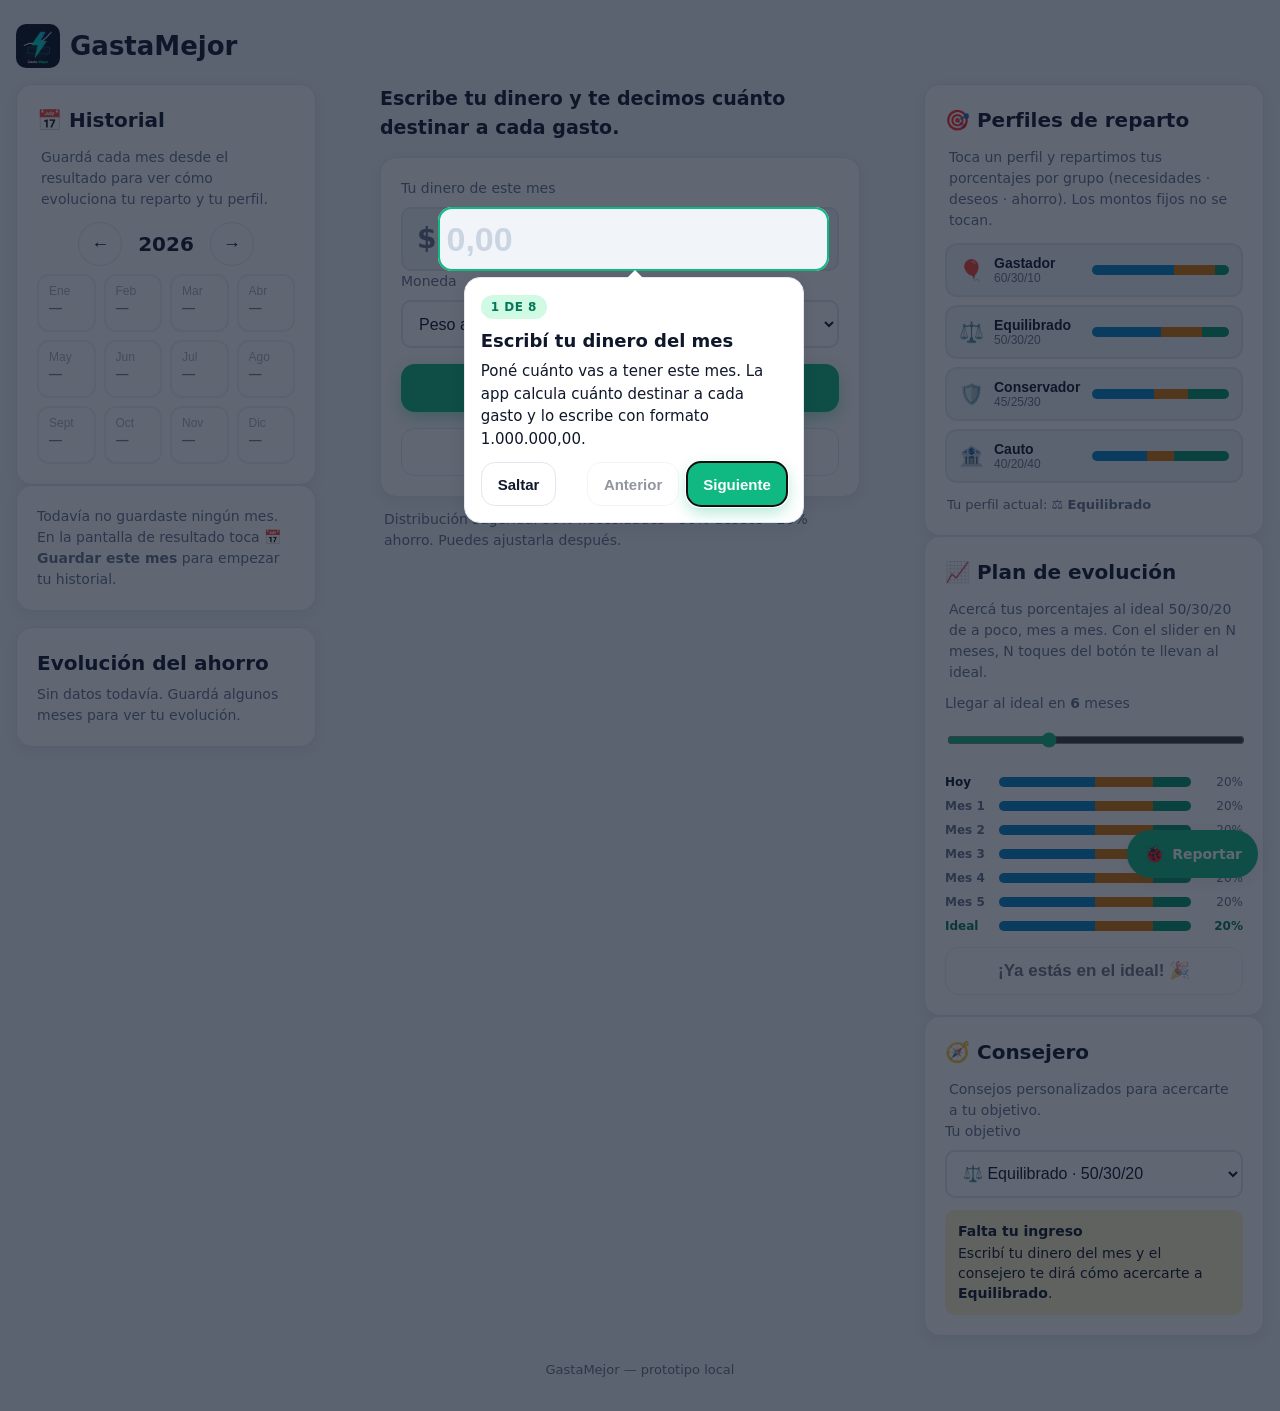
==== frontend/index.html @ 363c8162 "Estructura portfolio: agrega frontend/ y README principal" ====
<!DOCTYPE html>
<html lang="es">
<head>
  <meta charset="UTF-8">
  <meta name="viewport" content="width=device-width, initial-scale=1, viewport-fit=cover">
  <meta name="theme-color" content="#ffffff">
  <title>GastaMejor — Distribuye tu dinero</title>
  <link rel="stylesheet" href="styles.css">
</head>
<body>
  <div class="contenedor">

    <header class="encabezado">
      <button id="btn-atras" class="btn-atras" aria-label="Volver" hidden>←</button>
      <h1 class="logo"><img src="logo.png" alt="Logo de GastaMejor" class="logo-imagen">GastaMejor</h1>
    </header>

    <main>
      <div class="tablero" id="tablero" data-tab="reparto">

        <!-- Zona izquierda: Historial siempre visible -->
        <aside class="zona zona-historial" aria-label="Historial financiero">
          <div class="tarjeta">
            <h2 class="titulo-seccion">📅 Historial</h2>
            <p class="nota">Guardá cada mes desde el resultado para ver cómo evoluciona tu reparto y tu perfil.</p>
            <div class="hist-calendario-cabecera">
              <button id="hist-anio-prev" class="btn-fat" type="button" aria-label="Año anterior">←</button>
              <span id="hist-anio" class="hist-anio">—</span>
              <button id="hist-anio-next" class="btn-fat" type="button" aria-label="Año siguiente">→</button>
            </div>
            <div id="hist-calendario" class="hist-calendario" aria-label="Calendario de meses"></div>
          </div>
          <div id="hist-detalle" class="hist-detalle"></div>
          <div class="tarjeta">
            <h3 class="titulo-seccion">Evolución del ahorro</h3>
            <div id="hist-evolucion"></div>
          </div>
        </aside>

        <!-- Zona central: reparto -->
        <div class="zona zona-reparto">

          <!-- Pantalla 1: monto -->
          <section data-pantalla="ingreso" class="pantalla">
            <p class="sub-lema">Escribe tu dinero y te decimos cuánto destinar a cada gasto.</p>

            <div class="tarjeta">
              <label class="etiqueta" for="monto">Tu dinero de este mes</label>
              <div class="campo-monto">
                <span id="simbolo-monto" class="simbolo" aria-hidden="true">$</span>
                <input id="monto" class="input-monto" type="text" inputmode="decimal" placeholder="0,00" autocomplete="off">
              </div>
              <p id="error-monto" class="error" hidden>Escribe un monto mayor a cero.</p>
              <label class="etiqueta" for="moneda">Moneda</label>
              <select id="moneda" class="select" aria-label="Moneda"></select>
              <button id="btn-distribuir" class="btn-primario">Distribuir mi dinero</button>
              <div class="accesos">
                <button id="btn-datos" class="btn-secundario">⚙️ Tus datos</button>
              </div>
            </div>

            <p class="nota">Distribución sugerida: 50% necesidades · 30% deseos · 20% ahorro. Puedes ajustarla después.</p>
          </section>

          <!-- Pantalla 2: resultado -->
          <section data-pantalla="resultado" class="pantalla" hidden>
            <div class="resultado-contenido">
              <div class="tarjeta tarjeta-resumen">
                <div class="resumen-fila">
                  <span class="resumen-etiqueta">Ingreso</span>
                  <span id="resumen-ingreso" class="resumen-monto">—</span>
                </div>
                <div class="resumen-fila">
                  <span class="resumen-etiqueta">Total repartido</span>
                  <span id="resumen-repartido" class="resumen-monto">—</span>
                </div>
                <div id="aviso-suma" class="aviso" role="status"></div>
                <div id="nota-cotizacion" class="nota-cotizacion" hidden></div>
              </div>

              <div id="grafico" class="grafico" role="img" aria-label="Gráfico de torta del reparto"></div>

              <div id="resultado-lista" aria-label="Reparto por categorías"></div>

              <div class="acciones">
                <button id="btn-ajustar" class="btn-secundario">Ajustar porcentajes</button>
                <button id="btn-nuevo" class="btn-secundario">Nueva distribución</button>
                <button id="btn-guardar-mes" class="btn-secundario">📅 Guardar este mes</button>
              </div>
            </div>
          </section>

          <!-- Pantalla 3: ajustar -->
          <section data-pantalla="ajustar" class="pantalla" hidden>
            <div class="tarjeta">
              <h2 class="titulo-seccion">Ajusta tus categorías</h2>
              <p class="nota">Los gastos fijos ($) se reservan primero. Lo que queda se reparte entre los porcentajes, estirándose para usar todo tu ingreso. En <strong>Ahorro</strong> podés cargar un monto fijo en <strong>US$</strong> y se convierte al dólar del día.</p>
              <div id="cotizacion" class="cotizacion">
                <div class="cotizacion-fila">
                  <span class="cotizacion-etiqueta">Dólar</span>
                  <select id="dolar-tipo" class="select select-chico" aria-label="Tipo de dólar"></select>
                  <span id="cotizacion-valor" class="cotizacion-valor">—</span>
                  <button id="btn-refrescar" class="btn-refrescar" type="button" aria-label="Actualizar cotización" title="Actualizar cotización">↻</button>
                </div>
                <div id="cotizacion-estado" class="cotizacion-estado" role="status"></div>
                <details class="cotizacion-manual">
                  <summary>Editar a mano / sin conexión</summary>
                  <div class="cotizacion-manual-fila">
                    <input id="cotizacion-input" class="cotizacion-input" type="text" inputmode="decimal" placeholder="0,00" aria-label="Cotización del dólar a mano">
                    <button id="btn-cotizacion-manual" class="btn-secundario btn-chico" type="button">Usar este valor</button>
                  </div>
                </details>
              </div>
              <div id="ajustar-lista"></div>
              <div class="suma">
                <div class="suma-linea">
                  <span>Asignado del ingreso</span>
                  <strong id="suma-valor" class="suma-valor">—</strong>
                </div>
                <div id="suma-restante" class="suma-restante">Queda por asignar: —</div>
                <div id="suma-detalle" class="suma-detalle"></div>
              </div>
              <button id="btn-agregar" class="btn-secundario btn-ancho">+ Agregar categoría en blanco</button>
              <button id="btn-catalogo" class="btn-secundario btn-ancho">📖 Agregar del catálogo</button>
            </div>
            <div class="acciones">
              <button id="btn-guardar" class="btn-primario btn-ancho">Guardar y volver</button>
            </div>
          </section>

          <!-- Pantalla 4: datos -->
          <section data-pantalla="datos" class="pantalla" hidden>
            <div class="tarjeta">
              <h2 class="titulo-seccion">Tus datos</h2>
              <p class="nota">Se guardan en este dispositivo. Llévalos a otro celular o PC descargando la imagen con tu reparto o compartiendo el enlace.</p>
              <div class="acciones-columna">
                <button id="btn-exportar" class="btn-secundario">📸 Descargar imagen (PNG)</button>
                <button id="btn-enlace" class="btn-secundario">🔗 Enlace para otro dispositivo</button>
                <button id="btn-tour" class="btn-secundario" type="button">🎓 Ver el tutorial guiado</button>
                <a class="btn-secundario enlace-boton" href="tutorial.html">📖 Abrir el tutorial completo</a>
              </div>
            </div>
          </section>

        </div>

        <!-- Zona derecha: perfil, plan y consejero -->
        <aside class="zona zona-perfil" aria-label="Perfil, plan y consejero">
          <div class="tarjeta">
            <h2 class="titulo-seccion">🎯 Perfiles de reparto</h2>
            <p class="nota">Toca un perfil y repartimos tus porcentajes por grupo (necesidades · deseos · ahorro). Los montos fijos no se tocan.</p>
            <div id="perfiles" class="perfiles"></div>
            <p id="perfil-actual" class="perfil-actual"></p>
          </div>
          <div class="tarjeta">
            <h2 class="titulo-seccion">📈 Plan de evolución</h2>
            <p class="nota">Acercá tus porcentajes al ideal 50/30/20 de a poco, mes a mes. Con el slider en N meses, N toques del botón te llevan al ideal.</p>
            <div class="plan-meses">
              <label class="etiqueta" for="plan-meses">Llegar al ideal en <strong id="plan-meses-valor">6</strong> meses</label>
              <input id="plan-meses" class="plan-slider" type="range" min="3" max="12" step="1" value="6" aria-label="Meses para llegar al ideal">
            </div>
            <div id="plan-timeline" class="plan-timeline"></div>
            <p id="plan-aviso" class="plan-aviso" hidden></p>
            <button id="btn-paso" class="btn-secundario btn-ancho" type="button">Aplicar próximo paso</button>
          </div>
          <div class="tarjeta">
            <h2 class="titulo-seccion">🧭 Consejero</h2>
            <p class="nota">Consejos personalizados para acercarte a tu objetivo.</p>
            <label class="etiqueta" for="objetivo-perfil">Tu objetivo</label>
            <select id="objetivo-perfil" class="select" aria-label="Perfil objetivo"></select>
            <div id="consejero" class="consejero" aria-label="Consejos para llegar al objetivo"></div>
          </div>
        </aside>

      </div>
    </main>

    <footer class="pie">
      <span>GastaMejor — prototipo local</span>
    </footer>
  </div>

  <!-- Barra inferior de pestañas (celular) -->
  <nav class="tabbar" id="tabbar" aria-label="Secciones">
    <button class="tabbar-btn activo" data-tab="reparto" type="button"><span class="tabbar-ico" aria-hidden="true">🧮</span>Reparto</button>
    <button class="tabbar-btn" data-tab="historial" type="button"><span class="tabbar-ico" aria-hidden="true">📅</span>Historial</button>
    <button class="tabbar-btn" data-tab="perfil" type="button"><span class="tabbar-ico" aria-hidden="true">🎯</span>Perfil y plan</button>
  </nav>

  <!-- Boton flotante: reportar un problema por WhatsApp -->
  <a id="btn-reportar" class="btn-reportar"
     href="https://wa.me/5492920553198?text=Encontre%20un%20problema%20en%20GastaMejor%3A%20"
     target="_blank" rel="noopener noreferrer"
     aria-label="Reportar un problema por WhatsApp">
    <span class="btn-reportar-ico" aria-hidden="true">🐞</span>
    <span class="btn-reportar-txt">Reportar</span>
  </a>

  <!-- Modal: catalogo de categorias -->
  <div id="modal-catalogo" class="modal" hidden>
    <div class="modal-caja modal-caja-catalogo" role="dialog" aria-modal="true" aria-labelledby="catalogo-titulo">
      <h2 id="catalogo-titulo" class="titulo-seccion">Agregar del catálogo</h2>
      <p class="nota">Toca una sugerencia para agregarla. Si ya existe, no se duplica.</p>
      <div id="catalogo-lista"></div>
      <button id="catalogo-cerrar" class="btn-secundario">Cerrar</button>
    </div>
  </div>

  <!-- Modal: enlace compartible -->
  <div id="modal" class="modal" hidden>
    <div class="modal-caja" role="dialog" aria-modal="true" aria-labelledby="modal-titulo">
      <h2 id="modal-titulo" class="titulo-seccion">Comparte tu configuración</h2>
      <p class="nota">Abre este enlace en otro celular o PC: se ofrecerá usar la misma distribución.</p>
      <textarea id="modal-texto" class="enlace-texto" readonly rows="4"></textarea>
      <div class="modal-acciones">
        <button id="modal-copiar" class="btn-primario">Copiar enlace</button>
        <button id="modal-cerrar" class="btn-secundario">Cerrar</button>
      </div>
    </div>
  </div>

  <div id="toast" class="toast" role="status" hidden></div>

  <!-- Tour guiado de primera vez (globos + foco) -->
  <div id="tour" class="tour" hidden>
    <div id="tour-foco" class="tour-foco" aria-hidden="true"></div>
    <div id="tour-globo" class="tour-globo" role="dialog" aria-modal="true"
         aria-labelledby="tour-titulo" aria-describedby="tour-texto">
      <span id="tour-paso" class="tour-contador"></span>
      <h2 id="tour-titulo" class="tour-titulo"></h2>
      <p id="tour-texto" class="tour-texto"></p>
      <div class="tour-acciones">
        <button id="tour-saltar" class="btn-secundario" type="button">Saltar</button>
        <div class="tour-nav">
          <button id="tour-anterior" class="btn-secundario" type="button">Anterior</button>
          <button id="tour-siguiente" class="btn-primario" type="button">Siguiente</button>
        </div>
      </div>
      <span class="tour-flecha" aria-hidden="true"></span>
    </div>
  </div>

  <script src="storage.js"></script>
  <script src="app.js"></script>
</body>
</html>
---- frontend/styles.css ----
/* ============================================================
   GastaMejor — Sistema de diseño (mobile-first)
   Tokens en :root. Paleta: dinero/calma + neutros + alerta.
   ============================================================ */

:root {
  /* Paleta base */
  --fondo: #f1f5f9;            /* gris muy claro */
  --tarjeta: #ffffff;
  --texto: #0f172a;            /* azul pizarra oscuro */
  --texto-suave: #64748b;
  --borde: #e2e8f0;

  /* Verde dinero (accion principal) */
  --primario: #10b981;
  --primario-oscuro: #047857;
  --primario-suave: #d1fae5;

  /* Alertas y mensajes */
  --alerta: #dc2626;
  --alerta-suave: #fee2e2;

  /* Colores por grupo de gasto */
  --necesidad: #0284c7;        /* azul  */
  --deseo: #d97706;            /* ambar */
  --ahorro: #059669;           /* verde */

  /* Formas */
  --radio: 16px;
  --radio-chico: 10px;
  --sombra: 0 4px 16px rgba(15, 23, 42, 0.08);
  --borde-suave: 1px solid var(--borde);

  /* Medidas */
  --espacio: 16px;
  --tactil: 48px;              /* botones tactiles (Apple/Android) */
}

* { box-sizing: border-box; }

/* Garantiza que [hidden] oculte SIEMPRE, aunque otra regla use display. */
[hidden] { display: none !important; }

html, body { margin: 0; padding: 0; }

body {
  font-family: system-ui, -apple-system, "Segoe UI", Roboto, "Helvetica Neue", sans-serif;
  background: var(--fondo);
  color: var(--texto);
  font-size: 16px;
  line-height: 1.5;
  -webkit-font-smoothing: antialiased;
  text-rendering: optimizeLegibility;
}

.contenedor {
  max-width: 480px;
  margin: 0 auto;
  padding: var(--espacio) var(--espacio) calc(var(--espacio) * 2 + env(safe-area-inset-bottom));
}

/* ---------- Encabezado ---------- */
.encabezado {
  display: flex;
  align-items: center;
  gap: 10px;
  padding: 8px 0 var(--espacio);
}

.logo {
  font-size: 26px;
  font-weight: 800;
  margin: 0;
  display: flex;
  align-items: center;
  gap: 10px;
}

.logo-imagen {
  width: 44px;
  height: 44px;
  flex: none;
  border-radius: 10px;
  object-fit: contain;
}

.btn-atras {
  width: var(--tactil);
  height: var(--tactil);
  border: none;
  border-radius: 50%;
  background: var(--tarjeta);
  box-shadow: var(--sombra);
  font-size: 20px;
  cursor: pointer;
  color: var(--texto);
  flex: none;
}

/* ---------- Tarjetas y textos ---------- */
.tarjeta {
  background: var(--tarjeta);
  border: var(--borde-suave);
  border-radius: var(--radio);
  box-shadow: var(--sombra);
  padding: 20px;
}

.sub-lema {
  font-size: 19px;
  font-weight: 600;
  margin: 0 0 var(--espacio);
  color: var(--texto);
}

.titulo-seccion {
  font-size: 20px;
  margin: 0 0 6px;
}

.nota {
  color: var(--texto-suave);
  font-size: 14px;
  margin: 12px 4px 0;
}

.etiqueta {
  display: block;
  color: var(--texto-suave);
  font-size: 14px;
  margin-bottom: 8px;
}

.error {
  color: var(--alerta);
  font-size: 14px;
  margin: 8px 0 0;
}

/* ---------- Campo de monto ---------- */
.campo-monto {
  display: flex;
  align-items: center;
  border: 2px solid var(--borde);
  border-radius: var(--radio-chico);
  padding: 4px 14px;
  background: var(--fondo);
}

.campo-monto:focus-within {
  border-color: var(--primario);
  background: var(--tarjeta);
}

.simbolo {
  font-size: 28px;
  font-weight: 700;
  color: var(--texto-suave);
  margin-right: 8px;
}

.input-monto {
  flex: 1;
  border: none;
  background: transparent;
  font-size: 34px;
  font-weight: 800;
  color: var(--texto);
  min-height: 52px;
  outline: none;
  width: 100%;
}

.input-monto::placeholder { color: #cbd5e1; }

/* ---------- Botones ---------- */
.btn-primario,
.btn-secundario {
  width: 100%;
  min-height: var(--tactil);
  border-radius: 14px;
  font-size: 17px;
  font-weight: 700;
  cursor: pointer;
  margin-top: var(--espacio);
  border: none;
  transition: transform 0.05s ease, opacity 0.15s ease;
}

.btn-primario {
  background: var(--primario);
  color: #ffffff;
  box-shadow: 0 6px 16px rgba(16, 185, 129, 0.35);
}

.btn-primario:active { transform: scale(0.98); }

.btn-secundario {
  background: var(--tarjeta);
  color: var(--texto);
  border: var(--borde-suave);
}

.btn-ancho { margin-top: 12px; }

.acciones {
  display: grid;
  grid-template-columns: 1fr 1fr;
  gap: 12px;
}

.acciones .btn-primario,
.acciones .btn-secundario { margin-top: 16px; }

.acciones-columna .btn-secundario {
  margin-top: 10px;
  text-align: left;
  padding: 0 18px;
}

/* ---------- Resultado ---------- */
.tarjeta-resumen { margin-bottom: var(--espacio); }

.resumen-fila {
  display: flex;
  justify-content: space-between;
  align-items: baseline;
  padding: 4px 0;
}

.resumen-etiqueta { color: var(--texto-suave); font-size: 15px; }

.resumen-monto { font-size: 22px; font-weight: 800; }

.aviso {
  margin-top: 12px;
  padding: 10px 12px;
  border-radius: var(--radio-chico);
  font-size: 14px;
}

.aviso-ok { background: var(--primario-suave); color: var(--primario-oscuro); }
.aviso-error { background: var(--alerta-suave); color: var(--alerta); }
.aviso-aviso { background: #fef3c7; color: #92400e; }

.grupo { margin-bottom: var(--espacio); }

.grupo-titulo {
  display: flex;
  align-items: center;
  gap: 8px;
  font-size: 14px;
  font-weight: 700;
  text-transform: uppercase;
  letter-spacing: 0.04em;
  color: var(--texto-suave);
  margin: 0 0 8px 4px;
}

.grupo-titulo-texto { flex: 1; min-width: 0; }

.grupo-subtotal {
  font-size: 13px;
  font-weight: 800;
  white-space: nowrap;
  font-variant-numeric: tabular-nums;
  color: var(--texto-suave);
}
.grupo-subtotal-necesidad { color: var(--necesidad); }
.grupo-subtotal-deseo { color: var(--deseo); }
.grupo-subtotal-ahorro { color: var(--ahorro); }

.chip {
  width: 10px;
  height: 10px;
  border-radius: 50%;
  display: inline-block;
  flex: none;
}
.chip-necesidad { background: var(--necesidad); }
.chip-deseo { background: var(--deseo); }
.chip-ahorro { background: var(--ahorro); }

.fila {
  display: flex;
  align-items: center;
  gap: 10px;
  background: var(--tarjeta);
  border: var(--borde-suave);
  border-radius: 14px;
  padding: 14px 16px;
  margin-bottom: 8px;
}

.fila-info { flex: 1; display: flex; flex-direction: column; }

.fila-dot {
  width: 12px;
  height: 12px;
  border-radius: 50%;
  flex: none;
}

.fila-sin-designar {
  background: var(--fondo);
  border: 1px dashed var(--borde);
}

.fila-sin-designar .fila-nombre,
.fila-sin-designar .fila-monto { color: var(--texto-suave); }

.fila-nombre { font-weight: 600; }

.fila-pct { color: var(--texto-suave); font-size: 13px; }

.fila-monto { font-size: 17px; font-weight: 800; }

/* ---------- Grafico de torta ---------- */
.grafico {
  display: flex;
  flex-direction: column;
  align-items: center;
  gap: 14px;
  background: var(--tarjeta);
  border: var(--borde-suave);
  border-radius: var(--radio);
  box-shadow: var(--sombra);
  padding: 20px 16px;
  margin-bottom: var(--espacio);
}

.grafico-svg {
  width: 100%;
  max-width: 190px;
  height: auto;
  display: block;
  flex: none;
}

/* Leyenda de colores junto al grafico */
.grafico-leyenda {
  width: 100%;
  min-width: 0;
}

.grafico-leyenda-fila {
  display: flex;
  align-items: center;
  gap: 8px;
  padding: 3px 0;
  font-size: 13px;
}

.grafico-leyenda-dot {
  width: 10px;
  height: 10px;
  border-radius: 50%;
  flex: none;
}

.grafico-leyenda-nombre {
  flex: 1;
  min-width: 0;
  font-weight: 600;
  overflow: hidden;
  text-overflow: ellipsis;
  white-space: nowrap;
}

.grafico-leyenda-dato {
  color: var(--texto-suave);
  white-space: nowrap;
  font-variant-numeric: tabular-nums;
}

@media (min-width: 420px) {
  .grafico {
    flex-direction: row;
    justify-content: center;
    align-items: center;
  }

  .grafico-svg {
    width: 170px;
    max-width: 170px;
  }

  .grafico-leyenda {
    flex: 1;
    min-width: 0;
  }
}

.grafico-svg text {
  font-family: system-ui, -apple-system, "Segoe UI", Roboto, sans-serif;
}

.grafico-centro {
  font-size: 26px;
  font-weight: 800;
  fill: var(--texto);
}

.grafico-sub {
  font-size: 12px;
  fill: var(--texto-suave);
}

.grafico-exceso {
  border-color: var(--alerta);
  box-shadow: 0 4px 16px rgba(220, 38, 38, 0.18);
}

.grafico-exceso .grafico-centro { fill: var(--alerta); }
.grafico-exceso .grafico-sub { fill: var(--alerta); }

.grafico-incompleto .grafico-centro { fill: #92400e; }
.grafico-incompleto .grafico-sub { fill: #92400e; }

/* ---------- Consejero (reemplaza a las recomendaciones) ---------- */

/* ---------- Tablero: zonas siempre visibles ----------
   Escritorio: historial a la izquierda, reparto al centro y
   perfil + plan + consejero a la derecha. En el celular se ve una
   sola zona y se cambia con la barra de pestañas. */

.zona { min-width: 0; }

/* Barra inferior de pestañas (solo celular) */
.tabbar {
  position: fixed;
  left: 0;
  right: 0;
  bottom: 0;
  display: flex;
  background: var(--tarjeta);
  border-top: var(--borde-suave);
  padding: 4px 4px calc(4px + env(safe-area-inset-bottom));
  z-index: 15;
}

.tabbar-btn {
  flex: 1;
  display: flex;
  flex-direction: column;
  align-items: center;
  gap: 2px;
  border: none;
  background: none;
  color: var(--texto-suave);
  font-size: 12px;
  font-weight: 700;
  padding: 8px 4px;
  min-height: 52px;
  cursor: pointer;
}

.tabbar-ico { font-size: 20px; line-height: 1; }
.tabbar-btn.activo { color: var(--primario-oscuro); }

@media (max-width: 899px) {
  /* Solo se ve la zona de la pestaña activa. */
  .tablero[data-tab="reparto"] .zona:not(.zona-reparto),
  .tablero[data-tab="historial"] .zona:not(.zona-historial),
  .tablero[data-tab="perfil"] .zona:not(.zona-perfil) { display: none; }

  /* Deja lugar para la barra de pestañas. */
  .contenedor { padding-bottom: calc(88px + env(safe-area-inset-bottom)); }
  .pie { display: none; }
}

/* Escritorio: 2 columnas (reparto + historial | perfil). */
@media (min-width: 900px) {
  .tabbar { display: none; }
  .contenedor { max-width: 980px; }

  .tablero {
    display: grid;
    grid-template-columns: minmax(0, 1fr) 340px;
    gap: 20px;
    align-items: start;
  }

  .zona-reparto { grid-column: 1; grid-row: 1; }
  .zona-historial { grid-column: 1; grid-row: 2; }
  .zona-perfil { grid-column: 2; grid-row: 1 / span 2; position: sticky; top: 16px; }

  .zona-reparto .pantalla[data-pantalla="ingreso"],
  .zona-reparto .pantalla[data-pantalla="datos"] { max-width: 480px; margin: 0 auto; }

  .resultado-contenido { min-width: 0; }
}

/* Escritorio ancho: 3 columnas (historial | reparto | perfil). */
@media (min-width: 1200px) {
  .contenedor { max-width: 1360px; }

  .tablero { grid-template-columns: 300px minmax(0, 1fr) 340px; }
  .zona-historial { grid-column: 1; grid-row: 1; position: sticky; top: 16px; }
  .zona-reparto { grid-column: 2; grid-row: 1; }
  .zona-perfil { grid-column: 3; grid-row: 1; position: sticky; top: 16px; }
}

/* ---------- Ajustar categorias ---------- */
.fila-ajuste {
  background: var(--fondo);
  border-radius: 14px;
  padding: 12px;
  margin-bottom: 10px;
}

.ajuste-fila-nombre {
  display: flex;
  gap: 8px;
  align-items: center;
  margin-bottom: 8px;
}

.ajuste-nombre {
  flex: 1;
  width: 100%;
  border: 2px solid transparent;
  border-radius: var(--radio-chico);
  background: var(--tarjeta);
  font-size: 16px;
  padding: 10px 12px;
  min-height: 44px;
  outline: none;
}

.ajuste-nombre:focus { border-color: var(--primario); }
.ajuste-nombre.campo-vacio { border-color: var(--alerta); }

.ajuste-fila-controles {
  display: grid;
  grid-template-columns: auto 1fr 1.2fr;
  gap: 8px;
  align-items: center;
}

/* Interruptor % / $ */
.modo-picker {
  display: flex;
  border: 2px solid var(--borde);
  border-radius: var(--radio-chico);
  overflow: hidden;
  background: var(--tarjeta);
  min-height: 44px;
}

.modo-btn {
  border: none;
  background: transparent;
  font-size: 16px;
  font-weight: 800;
  color: var(--texto-suave);
  padding: 0 14px;
  cursor: pointer;
  min-height: 40px;
}

.modo-btn.activo {
  background: var(--primario);
  color: #ffffff;
}

.campo-pct { display: flex; align-items: center; gap: 6px; }

.ajuste-pct {
  width: 100%;
  min-width: 0;
  border: 2px solid transparent;
  border-radius: var(--radio-chico);
  background: var(--tarjeta);
  font-size: 16px;
  font-weight: 700;
  padding: 10px 8px;
  min-height: 44px;
  text-align: right;
  outline: none;
}

.ajuste-pct:focus { border-color: var(--primario); }
.pct-unidad { color: var(--texto-suave); font-weight: 700; }

.ajuste-grupo {
  border: 2px solid transparent;
  border-radius: var(--radio-chico);
  background: var(--tarjeta);
  font-size: 14px;
  padding: 10px 8px;
  min-height: 44px;
  outline: none;
  width: 100%;
}

.ajuste-grupo:focus { border-color: var(--primario); }

.derivado {
  font-size: 13px;
  color: var(--texto-suave);
  margin-top: 6px;
  min-height: 18px;
}

.btn-borrar {
  width: 44px;
  height: 44px;
  border: none;
  border-radius: 50%;
  background: var(--alerta-suave);
  color: var(--alerta);
  font-size: 16px;
  cursor: pointer;
  flex: none;
}

/* ---------- Suma de la distribucion ---------- */
.suma {
  padding: 14px 6px 4px;
  border-top: 1px dashed var(--borde);
  margin-top: 12px;
}

.suma-linea {
  display: flex;
  justify-content: space-between;
  align-items: center;
}

.suma-valor { font-size: 22px; color: var(--ahorro); }
.suma-valor.rojo { color: var(--alerta); }

.suma-restante {
  font-size: 13px;
  color: var(--texto-suave);
  margin-top: 4px;
}

.suma-detalle {
  font-size: 12px;
  color: var(--texto-suave);
  margin-top: 2px;
}

/* ---------- Catalogo de categorias ---------- */
.catalogo-grupo { margin-bottom: 14px; }

.catalogo-titulo {
  display: flex;
  align-items: center;
  gap: 8px;
  font-size: 13px;
  font-weight: 800;
  text-transform: uppercase;
  letter-spacing: 0.04em;
  color: var(--texto-suave);
  margin: 0 0 8px;
}

.catalogo-lista {
  display: flex;
  flex-wrap: wrap;
  gap: 8px;
}

.chip-catalogo {
  border: 2px solid var(--borde);
  background: var(--tarjeta);
  border-radius: 999px;
  font-size: 14px;
  font-weight: 600;
  color: var(--texto);
  padding: 10px 14px;
  cursor: pointer;
  min-height: 44px;
}

.chip-catalogo:active {
  border-color: var(--primario);
  background: var(--primario-suave);
}

.chip-catalogo small { color: var(--texto-suave); font-weight: 700; }

.modal-caja-catalogo {
  max-height: 70vh;
  overflow-y: auto;
  -webkit-overflow-scrolling: touch;
}

/* ---------- Select ---------- */
.select {
  width: 100%;
  min-height: var(--tactil);
  border: 2px solid var(--borde);
  border-radius: var(--radio-chico);
  background: var(--tarjeta);
  font-size: 16px;
  padding: 0 12px;
  outline: none;
  color: var(--texto);
}

.select:focus { border-color: var(--primario); }

/* ---------- Pie y navegacion ---------- */
.pie {
  display: flex;
  align-items: center;
  gap: 8px;
  justify-content: center;
  color: var(--texto-suave);
  font-size: 13px;
  margin-top: 24px;
}

.pie-enlace {
  border: none;
  background: none;
  color: var(--primario-oscuro);
  font-size: 13px;
  font-weight: 700;
  cursor: pointer;
  min-height: 36px;
  padding: 0 4px;
}

.pie-punto { opacity: 0.5; }

/* ---------- Boton flotante: reportar un problema ---------- */
.btn-reportar {
  position: fixed;
  right: 16px;
  bottom: calc(82px + env(safe-area-inset-bottom));
  display: inline-flex;
  align-items: center;
  gap: 7px;
  background: var(--primario);
  color: #ffffff;
  text-decoration: none;
  font-size: 14px;
  font-weight: 800;
  padding: 12px 16px;
  min-height: 48px;
  border-radius: 999px;
  box-shadow: var(--sombra);
  z-index: 9;
}
.btn-reportar:hover { filter: brightness(0.95); }
.btn-reportar-ico { font-size: 18px; line-height: 1; }

/* No tapar los modales abiertos (si el navegador soporta :has). */
body:has(.modal:not([hidden])) .btn-reportar { display: none; }

@media (max-width: 560px) {
  .btn-reportar {
    padding: 0;
    width: 52px;
    height: 52px;
    justify-content: center;
  }
  .btn-reportar-txt { display: none; }
}

@media (min-width: 900px) {
  .btn-reportar { bottom: 22px; right: 22px; }
}

/* ---------- Tour guiado de primera vez ---------- */
.tour {
  position: fixed;
  inset: 0;
  z-index: 100;
}

.tour[hidden] { display: none; }

.tour-foco {
  position: fixed;
  border-radius: 14px;
  border: 2px solid var(--primario);
  box-shadow: 0 0 0 9999px rgba(15, 23, 42, 0.66);
  pointer-events: none;
  transition: top 0.15s ease, left 0.15s ease, width 0.15s ease, height 0.15s ease;
}

.tour-globo {
  position: fixed;
  background: var(--tarjeta);
  color: var(--texto);
  border: var(--borde-suave);
  border-radius: 16px;
  padding: 16px;
  box-shadow: var(--sombra);
  z-index: 1;
}

.tour-flecha {
  position: absolute;
  top: -8px;
  left: 24px;
  width: 0;
  height: 0;
  border-left: 8px solid transparent;
  border-right: 8px solid transparent;
  border-bottom: 8px solid var(--tarjeta);
}

.tour-globo-abajo .tour-flecha {
  top: auto;
  bottom: -8px;
  border-bottom: none;
  border-top: 8px solid var(--tarjeta);
}

.tour-contador {
  display: inline-block;
  font-size: 12px;
  font-weight: 800;
  letter-spacing: 0.04em;
  text-transform: uppercase;
  color: var(--primario-oscuro);
  background: var(--primario-suave);
  border-radius: 999px;
  padding: 3px 10px;
  margin-bottom: 8px;
}

.tour-titulo { font-size: 18px; margin: 0 0 6px; }
.tour-texto { margin: 0 0 12px; font-size: 15px; }

.tour-acciones {
  display: flex;
  align-items: center;
  justify-content: space-between;
  gap: 10px;
}

.tour-nav { display: flex; gap: 8px; }

.tour-acciones .btn-primario,
.tour-acciones .btn-secundario {
  width: auto;
  margin-top: 0;
  min-height: 44px;
  font-size: 15px;
  padding: 0 16px;
}

.tour-acciones .btn-primario:disabled,
.tour-acciones .btn-secundario:disabled { opacity: 0.45; cursor: default; }

/* Enlace con apariencia de boton en "Tus datos" */
.acciones-columna .enlace-boton {
  display: flex;
  align-items: center;
  text-decoration: none;
}

/* ---------- Modal ---------- */
.modal {
  position: fixed;
  inset: 0;
  background: rgba(15, 23, 42, 0.5);
  display: flex;
  align-items: flex-end;
  justify-content: center;
  z-index: 10;
}

.modal-caja {
  background: var(--tarjeta);
  width: 100%;
  max-width: 480px;
  border-radius: 20px 20px 0 0;
  padding: 20px 16px calc(20px + env(safe-area-inset-bottom));
}

.enlace-texto {
  width: 100%;
  border: var(--borde-suave);
  border-radius: var(--radio-chico);
  font-family: ui-monospace, Consolas, monospace;
  font-size: 12px;
  padding: 10px;
  resize: none;
  outline: none;
  background: var(--fondo);
  color: var(--texto);
  margin-top: 10px;
}

.modal-acciones {
  display: grid;
  grid-template-columns: 1fr 1fr;
  gap: 12px;
  margin-top: 4px;
}

/* El boton "Compartir" (si el movil lo soporta) ocupa toda la fila. */
.modal-acciones #modal-compartir { grid-column: 1 / -1; }

/* ---------- Toast ---------- */
.toast {
  position: fixed;
  left: 50%;
  bottom: calc(24px + env(safe-area-inset-bottom));
  transform: translateX(-50%);
  background: var(--texto);
  color: #ffffff;
  font-size: 14px;
  font-weight: 600;
  padding: 12px 18px;
  border-radius: 999px;
  box-shadow: var(--sombra);
  z-index: 20;
  white-space: nowrap;
}

/* ---------- Monto en USD (ahorro) ---------- */
.moneda-monto {
  flex: none;
  border: 2px solid var(--borde);
  background: var(--tarjeta);
  border-radius: 999px;
  font-size: 13px;
  font-weight: 800;
  color: var(--texto-suave);
  padding: 6px 10px;
  cursor: pointer;
  min-height: 34px;
  white-space: nowrap;
}

.moneda-monto.usd {
  border-color: var(--ahorro);
  background: var(--primario-suave);
  color: var(--primario-oscuro);
}

.fila-monto-usd {
  display: block;
  font-size: 12px;
  font-weight: 700;
  color: var(--texto-suave);
  margin-top: 2px;
  font-variant-numeric: tabular-nums;
}

/* ---------- Cotización del dólar ---------- */
.cotizacion {
  background: var(--fondo);
  border: var(--borde-suave);
  border-radius: var(--radio-chico);
  padding: 12px;
  margin: 12px 0;
}

.cotizacion-fila {
  display: flex;
  align-items: center;
  gap: 8px;
}

.cotizacion-etiqueta {
  flex: none;
  font-size: 14px;
  font-weight: 700;
  color: var(--texto-suave);
}

.select-chico {
  flex: 1;
  min-width: 0;
  width: auto;
  min-height: 40px;
  padding: 0 8px;
  font-size: 14px;
}

.cotizacion-valor {
  font-size: 17px;
  font-weight: 800;
  white-space: nowrap;
  font-variant-numeric: tabular-nums;
}

.btn-refrescar {
  flex: none;
  width: 40px;
  height: 40px;
  border: var(--borde-suave);
  border-radius: 50%;
  background: var(--tarjeta);
  font-size: 18px;
  cursor: pointer;
  color: var(--texto);
}

.cotizacion-estado {
  font-size: 12px;
  color: var(--texto-suave);
  margin-top: 6px;
}

.cotizacion-manual { margin-top: 8px; }

.cotizacion-manual summary {
  font-size: 13px;
  font-weight: 700;
  color: var(--primario-oscuro);
  cursor: pointer;
}

.cotizacion-manual-fila {
  display: flex;
  gap: 8px;
  margin-top: 8px;
}

.cotizacion-input {
  flex: 1;
  min-width: 0;
  border: 2px solid var(--borde);
  border-radius: var(--radio-chico);
  background: var(--tarjeta);
  font-size: 16px;
  font-weight: 700;
  padding: 8px 10px;
  min-height: 44px;
  text-align: right;
  outline: none;
}

.cotizacion-input:focus { border-color: var(--primario); }

.btn-chico {
  width: auto;
  flex: none;
  margin-top: 0;
  min-height: 44px;
  font-size: 14px;
  padding: 0 14px;
}

.nota-cotizacion {
  margin-top: 12px;
  padding: 10px 12px;
  border-radius: var(--radio-chico);
  background: var(--fondo);
  border: var(--borde-suave);
  font-size: 13px;
  color: var(--texto-suave);
}

/* ---------- Accesos rapidos (pantalla de ingreso) ---------- */
.accesos {
  display: grid;
  grid-template-columns: 1fr;
  gap: 12px;
}

.accesos .btn-secundario { margin-top: 16px; font-size: 15px; padding: 0 8px; }

/* El boton de guardar el mes ocupa toda la fila. */
#btn-guardar-mes { grid-column: 1 / -1; }

/* ---------- Categorias agrupadas en Ajustar ---------- */
.ajuste-bloque { margin-bottom: 14px; }

.ajuste-bloque-titulo {
  display: flex;
  align-items: center;
  gap: 8px;
  font-size: 13px;
  font-weight: 800;
  text-transform: uppercase;
  letter-spacing: 0.04em;
  color: var(--texto-suave);
  margin: 0 0 8px 4px;
}

/* ---------- Perfiles de reparto ---------- */
.perfiles {
  display: flex;
  flex-direction: column;
  gap: 8px;
  margin-top: 12px;
}

.perfil-btn {
  display: flex;
  align-items: center;
  gap: 10px;
  width: 100%;
  text-align: left;
  cursor: pointer;
  background: var(--fondo);
  border: 2px solid var(--borde);
  border-radius: 12px;
  padding: 10px 12px;
  min-height: 52px;
  color: var(--texto);
}

.perfil-btn:hover { border-color: var(--primario); }
.perfil-btn:active { transform: scale(0.99); }

.perfil-emoji { font-size: 20px; flex: none; }

.perfil-info { display: flex; flex-direction: column; flex: none; min-width: 88px; }
.perfil-nombre { font-weight: 700; font-size: 14px; }
.perfil-pesos { font-size: 12px; color: var(--texto-suave); font-variant-numeric: tabular-nums; }

.perfil-barra {
  flex: 1;
  min-width: 0;
  display: flex;
  height: 10px;
  border-radius: 999px;
  overflow: hidden;
  background: var(--borde);
}

.perfil-barra-parte { height: 100%; }
.pb-necesidad { background: var(--necesidad); }
.pb-deseo { background: var(--deseo); }
.pb-ahorro { background: var(--ahorro); }

.perfil-actual {
  font-size: 13px;
  color: var(--texto-suave);
  margin: 12px 2px 0;
}

/* Separación entre tarjetas: la maneja .tarjeta (margin-bottom). */

/* ---------- Plan de evolucion ---------- */
.plan-meses { margin-top: 10px; }
.plan-slider { width: 100%; accent-color: var(--primario); height: 32px; }

.plan-timeline {
  margin-top: 10px;
  display: flex;
  flex-direction: column;
  gap: 6px;
}

.plan-fila { display: flex; align-items: center; gap: 8px; font-size: 12px; }
.plan-fila-mes { flex: none; width: 46px; color: var(--texto-suave); font-weight: 700; }

.plan-barra {
  flex: 1;
  min-width: 0;
  display: flex;
  height: 10px;
  border-radius: 999px;
  overflow: hidden;
  background: var(--borde);
}

.plan-barra > span { height: 100%; }

.plan-fila-ahorro {
  flex: none;
  width: 44px;
  text-align: right;
  color: var(--texto-suave);
  font-variant-numeric: tabular-nums;
}

.plan-fila-hoy .plan-fila-mes { color: var(--texto); }
.plan-fila-ideal .plan-fila-mes,
.plan-fila-ideal .plan-fila-ahorro { color: var(--primario-oscuro); font-weight: 800; }

.plan-fila-paso .plan-fila-mes { color: var(--primario-oscuro); }
.plan-fila-paso { font-weight: 700; }

.plan-aviso {
  margin: 10px 0 0;
  font-size: 12px;
  line-height: 1.45;
  color: var(--alerta);
  background: var(--alerta-suave);
  border-radius: var(--radio-chico);
  padding: 8px 10px;
}

/* Deltas del plan (+/-) al lado de porcentajes y montos */
.delta {
  margin-left: 5px;
  font-size: 11px;
  font-weight: 800;
  white-space: nowrap;
  font-variant-numeric: tabular-nums;
}

.delta-sube { color: var(--ahorro); }
.delta-baja { color: var(--alerta); }

/* ---------- Historial financiero ---------- */
.hist-calendario-cabecera {
  display: flex;
  align-items: center;
  justify-content: center;
  gap: 16px;
  margin: 12px 0 8px;
}

.hist-anio { font-size: 20px; font-weight: 800; }

.btn-fat {
  width: 44px;
  height: 44px;
  border-radius: 50%;
  border: var(--borde-suave);
  background: var(--tarjeta);
  font-size: 18px;
  cursor: pointer;
  color: var(--texto);
  flex: none;
}

.hist-calendario {
  display: grid;
  grid-template-columns: repeat(3, 1fr);
  gap: 8px;
}

@media (min-width: 420px) {
  .hist-calendario { grid-template-columns: repeat(4, 1fr); }
}

.hist-celda {
  display: flex;
  flex-direction: column;
  gap: 2px;
  align-items: flex-start;
  border: 2px solid var(--borde);
  background: var(--tarjeta);
  border-radius: 12px;
  padding: 8px 10px;
  min-height: 58px;
  cursor: pointer;
  color: var(--texto);
  text-align: left;
  min-width: 0;
  overflow: hidden;
}

.hist-celda.con-datos { border-color: var(--primario-suave); }
.hist-celda.seleccionado { border-color: var(--primario); background: var(--primario-suave); }
.hist-celda:disabled { opacity: 0.55; cursor: default; }
.hist-celda-mes { font-size: 12px; text-transform: capitalize; color: var(--texto-suave); max-width: 100%; overflow: hidden; text-overflow: ellipsis; white-space: nowrap; }
.hist-celda-monto {
  font-size: 13px;
  font-weight: 800;
  font-variant-numeric: tabular-nums;
  max-width: 100%;
  overflow: hidden;
  text-overflow: ellipsis;
  white-space: nowrap;
}
.hist-celda.con-datos .hist-celda-monto { color: var(--primario-oscuro); }

.hist-detalle { margin-bottom: var(--espacio); }

.hist-mes-cabecera {
  display: flex;
  align-items: center;
  justify-content: space-between;
  gap: 8px;
  margin-bottom: 10px;
}

.hist-mes-titulo { font-size: 18px; margin: 0; text-transform: capitalize; }

.hist-perfil {
  font-size: 13px;
  font-weight: 700;
  background: var(--primario-suave);
  color: var(--primario-oscuro);
  padding: 4px 10px;
  border-radius: 999px;
  white-space: nowrap;
}

.hist-mes-cuerpo { display: flex; align-items: center; gap: 14px; flex-wrap: wrap; }
.hist-torta { flex: none; }
.hist-torta-svg { width: 150px; height: 150px; display: block; }
.hist-torta-svg .grafico-centro { font-size: 24px; }

.hist-grupos { flex: 1; min-width: 160px; }
.hist-grupo { display: flex; align-items: center; gap: 8px; padding: 4px 0; font-size: 13px; }
.hist-grupo-nombre { flex: 1; font-weight: 600; }
.hist-grupo-dato { color: var(--texto-suave); font-variant-numeric: tabular-nums; }

.hist-cats { margin-top: 12px; border-top: 1px dashed var(--borde); padding-top: 10px; }
.hist-cat { display: flex; align-items: center; gap: 8px; padding: 3px 0; font-size: 13px; }
.hist-cat-nombre { flex: 1; min-width: 0; overflow: hidden; text-overflow: ellipsis; white-space: nowrap; }
.hist-cat-monto { font-weight: 700; font-variant-numeric: tabular-nums; }

.hist-evo-svg { width: 100%; height: auto; display: block; }
.evo-mes { font-size: 10px; fill: var(--texto-suave); }
.evo-ideal { font-size: 10px; fill: var(--texto-suave); }

#btn-paso:disabled { opacity: 0.6; cursor: default; }

/* ---------- Consejero ---------- */
.consejero {
  margin-top: 12px;
  display: flex;
  flex-direction: column;
  gap: 8px;
}

.consejo {
  border: var(--borde-suave);
  background: var(--fondo);
  border-radius: var(--radio-chico);
  padding: 10px 12px;
  font-size: 14px;
  line-height: 1.45;
}

.consejo-titulo { display: block; font-weight: 800; margin-bottom: 2px; }
.consejo-texto { display: block; }

.consejo-objetivo { background: var(--primario-suave); border-color: transparent; color: var(--primario-oscuro); }
.consejo-grupo { background: #f1f5f9; border-color: transparent; font-weight: 700; }
.consejo-recorte { background: #fff7ed; border-color: #fed7aa; }
.consejo-aviso { background: #fef3c7; border-color: transparent; }
.consejo-ahorro { background: #ecfdf5; border-color: transparent; }
.consejo-ok { background: var(--primario-suave); border-color: transparent; color: var(--primario-oscuro); }
.consejo-error { background: var(--alerta-suave); border-color: transparent; color: var(--alerta); }
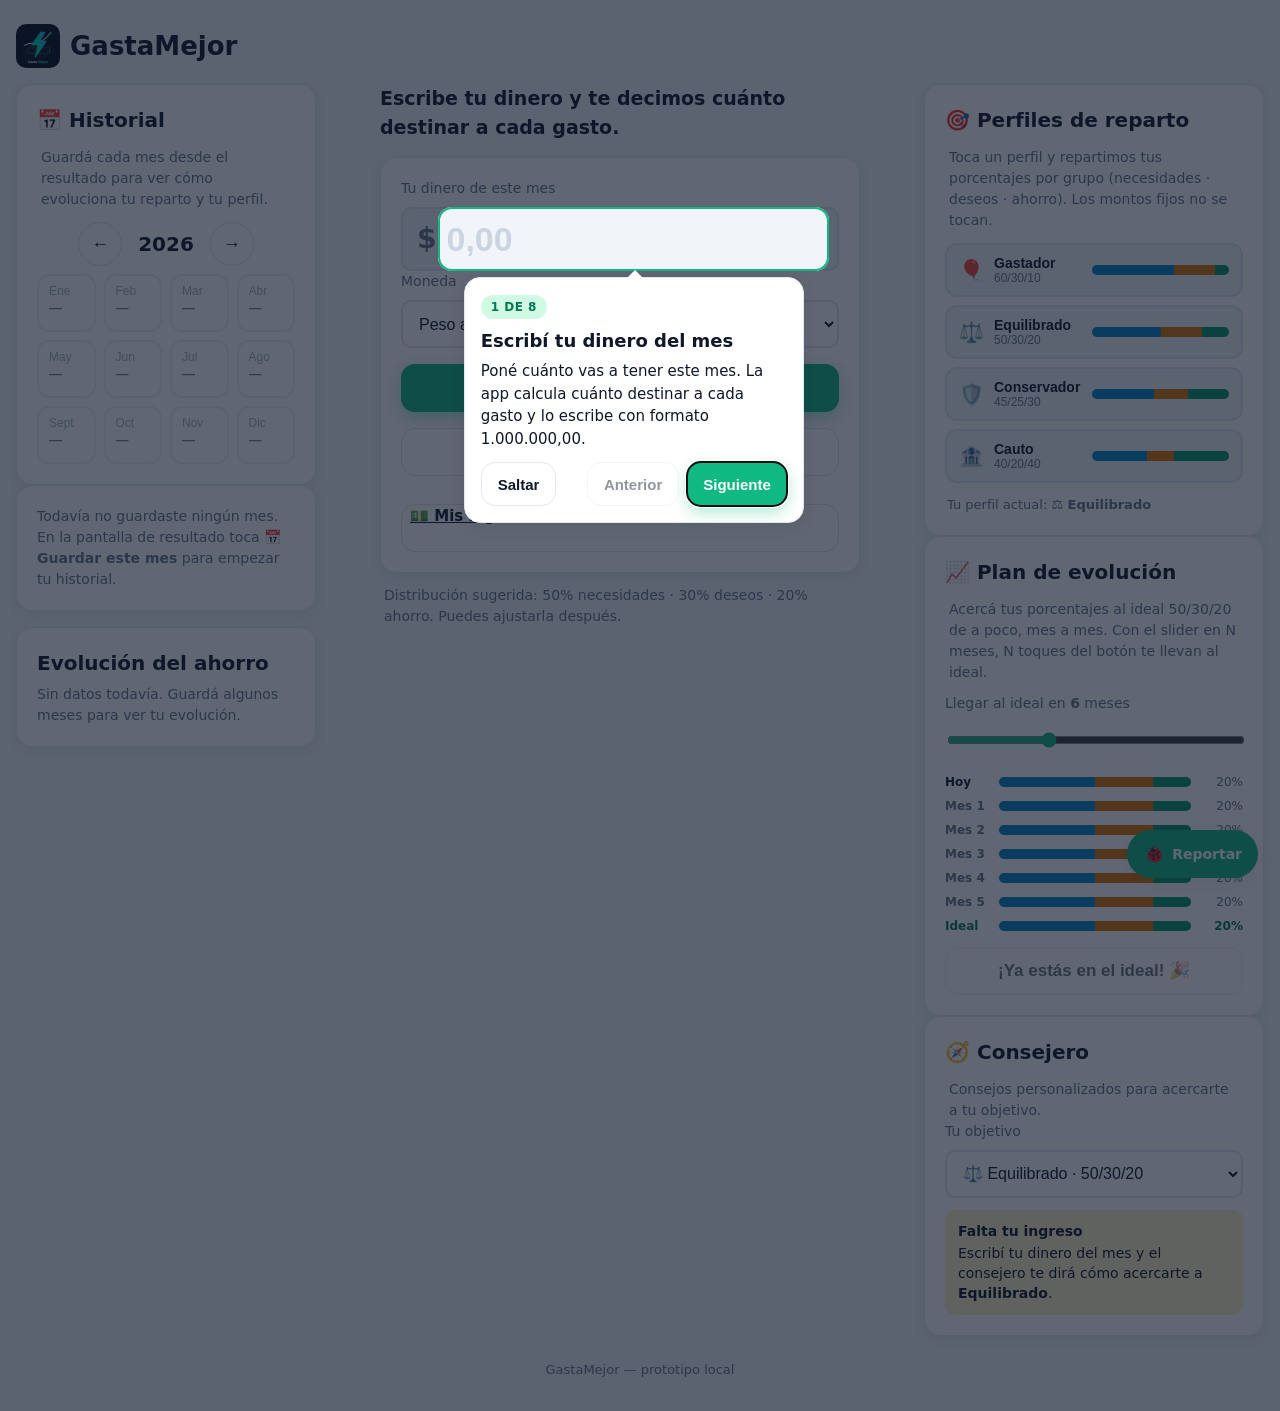
==== commit c9fc314c: "feat(cuentas): login con email verificado e ingresos diarios Backend: - migraciones 004-007: cuenta " ====
--- a/frontend/index.html
+++ b/frontend/index.html
@@ -56,6 +56,7 @@
               <button id="btn-distribuir" class="btn-primario">Distribuir mi dinero</button>
               <div class="accesos">
                 <button id="btn-datos" class="btn-secundario">⚙️ Tus datos</button>
+                <a class="btn-secundario enlace-boton" href="cuenta.html">💵 Mis ingresos diarios</a>
               </div>
             </div>
 
@@ -138,6 +139,7 @@
                 <button id="btn-enlace" class="btn-secundario">🔗 Enlace para otro dispositivo</button>
                 <button id="btn-tour" class="btn-secundario" type="button">🎓 Ver el tutorial guiado</button>
                 <a class="btn-secundario enlace-boton" href="tutorial.html">📖 Abrir el tutorial completo</a>
+                <a class="btn-secundario enlace-boton" href="cuenta.html">💵 Mis ingresos diarios y cuenta</a>
               </div>
             </div>
           </section>
--- a/frontend/styles.css
+++ b/frontend/styles.css
@@ -1333,4 +1333,148 @@
 .consejo-aviso { background: #fef3c7; border-color: transparent; }
 .consejo-ahorro { background: #ecfdf5; border-color: transparent; }
 .consejo-ok { background: var(--primario-suave); border-color: transparent; color: var(--primario-oscuro); }
-.consejo-error { background: var(--alerta-suave); border-color: transparent; color: var(--alerta); }+.consejo-error { background: var(--alerta-suave); border-color: transparent; color: var(--alerta); }
+
+/* ============================================================
+   Pagina de cuenta e ingresos diarios (cuenta.html)
+   ============================================================ */
+
+a.btn-atras {
+  display: inline-flex;
+  align-items: center;
+  justify-content: center;
+  text-decoration: none;
+}
+
+.pagina-cuenta main { max-width: 640px; margin: 0 auto; }
+.pagina-cuenta .tarjeta { margin-bottom: var(--espacio); }
+
+.pagina-cuenta .etiqueta { margin-top: 12px; }
+
+/* Inputs de texto genericos */
+.campo-texto {
+  display: block;
+  width: 100%;
+  box-sizing: border-box;
+  padding: 12px 14px;
+  min-height: var(--tactil);
+  border: 2px solid var(--borde);
+  border-radius: var(--radio-chico);
+  background: var(--fondo);
+  color: var(--texto);
+  font-size: 16px;
+  font-family: inherit;
+  outline: none;
+}
+
+.campo-texto:focus {
+  border-color: var(--primario);
+  background: var(--tarjeta);
+}
+
+/* Pestañas internas (iniciar sesion / crear cuenta) */
+.subtabs {
+  display: flex;
+  gap: 8px;
+  margin-bottom: 4px;
+}
+
+.subtab {
+  flex: 1;
+  min-height: var(--tactil);
+  border: 2px solid var(--borde);
+  background: var(--tarjeta);
+  border-radius: var(--radio-chico);
+  font-weight: 700;
+  font-size: 15px;
+  color: var(--texto-suave);
+  cursor: pointer;
+}
+
+.subtab.activo {
+  background: var(--primario-suave);
+  border-color: var(--primario);
+  color: var(--primario-oscuro);
+}
+
+/* Dos campos en la misma fila (fecha + monto) */
+.campo-linea {
+  display: flex;
+  gap: 10px;
+  flex-wrap: wrap;
+  align-items: flex-end;
+}
+
+.campo-linea > * { flex: 1 1 130px; min-width: 0; }
+.campo-linea .etiqueta { margin-top: 0; }
+.campo-linea .campo-texto { margin-bottom: 0; }
+
+/* Avisos verdes (exito / modo prueba) */
+.aviso-ok {
+  margin-top: 12px;
+  padding: 10px 12px;
+  border-radius: var(--radio-chico);
+  background: var(--primario-suave);
+  color: var(--primario-oscuro);
+  font-size: 14px;
+  line-height: 1.45;
+}
+
+/* Resumen del mes */
+.resumen-mes {
+  display: flex;
+  justify-content: space-between;
+  align-items: baseline;
+  gap: 10px;
+  padding: 10px 0;
+  border-bottom: 1px dashed var(--borde);
+  font-size: 15px;
+}
+
+.resumen-mes strong { font-variant-numeric: tabular-nums; }
+.resumen-total { border-bottom: none; }
+.resumen-total strong { font-size: 22px; color: var(--primario-oscuro); }
+
+/* Lista de ingresos del mes */
+.lista-ingresos { list-style: none; margin: 12px 0 0; padding: 0; }
+
+.item-ingreso {
+  display: flex;
+  align-items: center;
+  gap: 10px;
+  padding: 10px 0;
+  border-bottom: 1px solid var(--borde);
+}
+
+.item-ingreso:last-child { border-bottom: none; }
+.item-ingreso .datos { display: flex; flex-direction: column; flex: 1; min-width: 0; }
+.item-ingreso .fecha { font-size: 12px; color: var(--texto-suave); }
+.item-ingreso .monto { font-weight: 800; font-variant-numeric: tabular-nums; white-space: nowrap; }
+
+.btn-borrar {
+  flex: none;
+  width: 40px;
+  height: 40px;
+  border: none;
+  border-radius: 50%;
+  background: var(--alerta-suave);
+  color: var(--alerta);
+  font-size: 16px;
+  cursor: pointer;
+}
+
+.btn-borrar:active { transform: scale(0.94); }
+
+.vacio { color: var(--texto-suave); font-size: 14px; margin: 12px 0 0; }
+
+.sesion-caja {
+  display: flex;
+  justify-content: space-between;
+  align-items: center;
+  gap: 10px;
+}
+
+.enlace-volver { color: var(--primario-oscuro); font-weight: 700; text-decoration: none; }
+.enlace-volver:hover { text-decoration: underline; }
+
+#btn-usar:disabled { opacity: 0.55; cursor: default; }
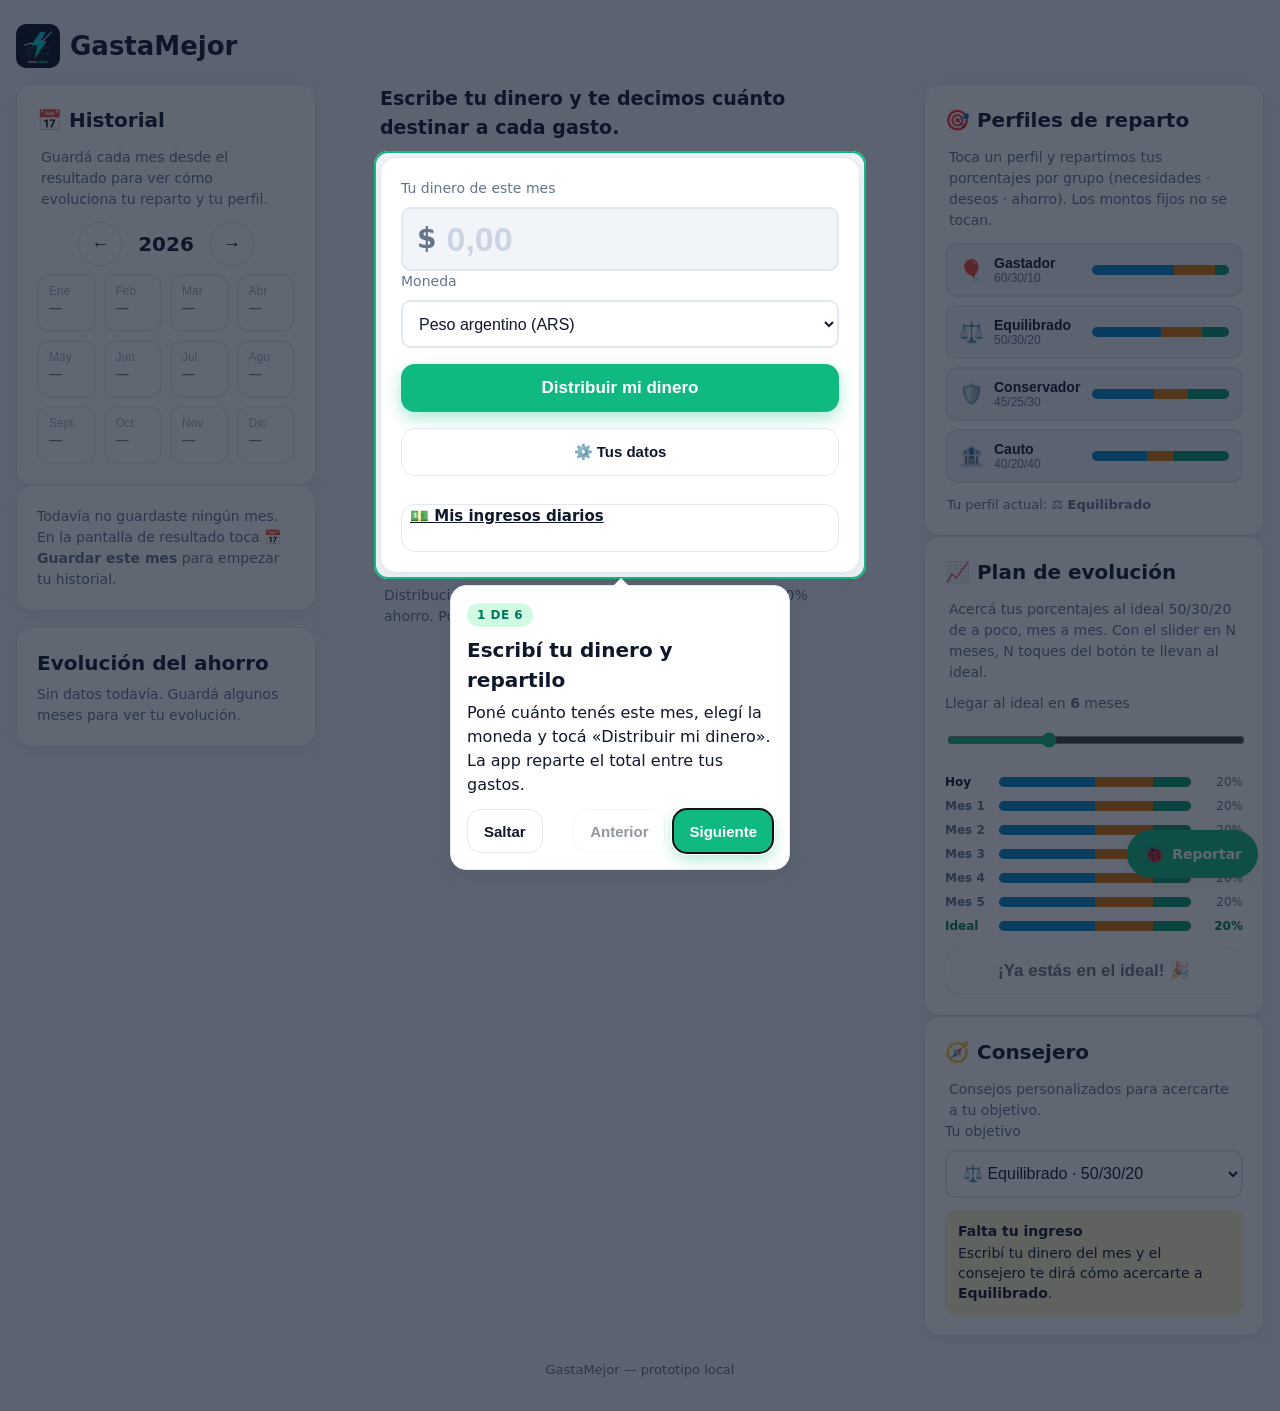
==== commit 40ec7ff1: "App: monto visible al ajustar, botones reubicados/renombrados y tour mas simple - Ajustar: hasta 899" ====
--- a/frontend/index.html
+++ b/frontend/index.html
@@ -81,11 +81,14 @@
 
               <div id="grafico" class="grafico" role="img" aria-label="Gráfico de torta del reparto"></div>
 
+              <div class="acciones acciones-ajuste">
+                <button id="btn-ajustar" class="btn-secundario">Ajustar Gastos Actuales</button>
+                <button id="btn-nuevo" class="btn-secundario">Corregir Monto</button>
+              </div>
+
               <div id="resultado-lista" aria-label="Reparto por categorías"></div>
 
-              <div class="acciones">
-                <button id="btn-ajustar" class="btn-secundario">Ajustar porcentajes</button>
-                <button id="btn-nuevo" class="btn-secundario">Nueva distribución</button>
+              <div class="acciones acciones-guardar">
                 <button id="btn-guardar-mes" class="btn-secundario">📅 Guardar este mes</button>
               </div>
             </div>
--- a/frontend/styles.css
+++ b/frontend/styles.css
@@ -218,6 +218,15 @@
   padding: 0 18px;
 }
 
+/* Botonera "Ajustar Gastos Actuales" / "Corregir Monto" (entre el gráfico y las
+   categorías): en pantallas angostas se apila para que se lea el texto largo. */
+@media (max-width: 560px) {
+  .acciones-ajuste { grid-template-columns: 1fr; }
+}
+
+/* Cuando queda un solo botón (📅 Guardar este mes), ocupa todo el ancho. */
+.acciones-guardar { grid-template-columns: 1fr; }
+
 /* ---------- Resultado ---------- */
 .tarjeta-resumen { margin-bottom: var(--espacio); }
 
@@ -538,6 +547,16 @@
   align-items: center;
 }
 
+/* Hasta 899px (layout de una columna, más angosto) la casilla del monto pasa a
+   su propia fila para que se vea el número completo (ej. 1.000.000,00), y el
+   selector de grupo sube junto al de % / $. */
+@media (max-width: 899px) {
+  .ajuste-fila-controles { grid-template-columns: auto 1fr; }
+  .ajuste-fila-controles .modo-picker { grid-column: 1; grid-row: 1; }
+  .ajuste-fila-controles .ajuste-grupo { grid-column: 2; grid-row: 1; }
+  .ajuste-fila-controles .campo-pct { grid-column: 1 / -1; grid-row: 2; }
+}
+
 /* Interruptor % / $ */
 .modo-picker {
   display: flex;
@@ -564,7 +583,7 @@
   color: #ffffff;
 }
 
-.campo-pct { display: flex; align-items: center; gap: 6px; }
+.campo-pct { display: flex; align-items: center; gap: 6px; min-width: 0; }
 
 .ajuste-pct {
   width: 100%;
@@ -577,6 +596,7 @@
   padding: 10px 8px;
   min-height: 44px;
   text-align: right;
+  font-variant-numeric: tabular-nums;
   outline: none;
 }
 
@@ -827,8 +847,8 @@
   margin-bottom: 8px;
 }
 
-.tour-titulo { font-size: 18px; margin: 0 0 6px; }
-.tour-texto { margin: 0 0 12px; font-size: 15px; }
+.tour-titulo { font-size: 20px; margin: 0 0 6px; }
+.tour-texto { margin: 0 0 12px; font-size: 16px; line-height: 1.5; }
 
 .tour-acciones {
   display: flex;
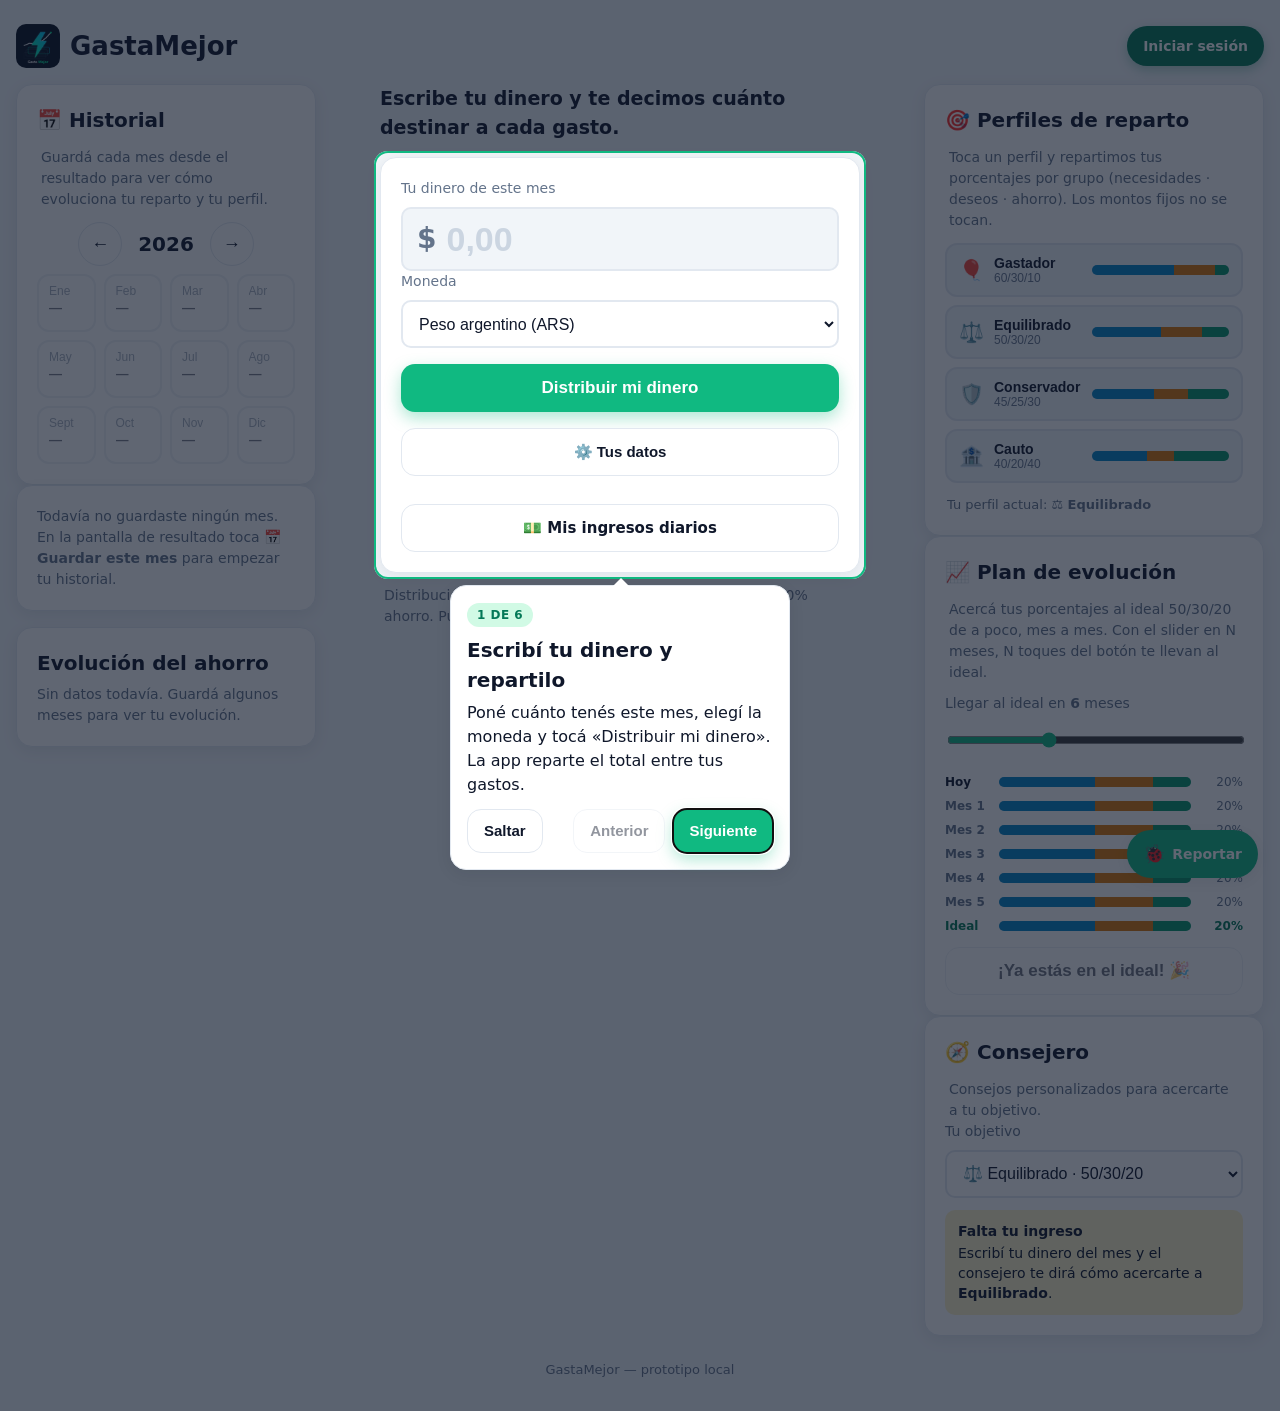
==== commit 7e2ae3f3: "UI: boton de sesion con nombre en el encabezado, renombrar a 'Ajustar mis gastos' y colores por grup" ====
--- a/frontend/index.html
+++ b/frontend/index.html
@@ -13,6 +13,10 @@
     <header class="encabezado">
       <button id="btn-atras" class="btn-atras" aria-label="Volver" hidden>←</button>
       <h1 class="logo"><img src="logo.png" alt="Logo de GastaMejor" class="logo-imagen">GastaMejor</h1>
+      <div class="sesion-header">
+        <span id="sesion-nombre" class="sesion-header-nombre" hidden></span>
+        <button id="btn-sesion" class="btn-sesion" type="button">Iniciar sesión</button>
+      </div>
     </header>
 
     <main>
@@ -82,8 +86,8 @@
               <div id="grafico" class="grafico" role="img" aria-label="Gráfico de torta del reparto"></div>
 
               <div class="acciones acciones-ajuste">
-                <button id="btn-ajustar" class="btn-secundario">Ajustar Gastos Actuales</button>
-                <button id="btn-nuevo" class="btn-secundario">Corregir Monto</button>
+                <button id="btn-ajustar" class="btn-secundario btn-ajustar">Ajustar mis gastos</button>
+                <button id="btn-nuevo" class="btn-secundario btn-nuevo">Corregir Monto</button>
               </div>
 
               <div id="resultado-lista" aria-label="Reparto por categorías"></div>
@@ -246,6 +250,9 @@
   </div>
 
   <script src="storage.js"></script>
+  <script src="config.js"></script>
+  <script src="api.js"></script>
+  <script src="sesion.js"></script>
   <script src="app.js"></script>
 </body>
 </html>
--- a/frontend/styles.css
+++ b/frontend/styles.css
@@ -24,6 +24,12 @@
   --necesidad: #0284c7;        /* azul  */
   --deseo: #d97706;            /* ambar */
   --ahorro: #059669;           /* verde */
+  --necesidad-suave: #e0f2fe;
+  --necesidad-borde: #bae6fd;
+  --deseo-suave: #fef3c7;
+  --deseo-borde: #fde68a;
+  --ahorro-suave: #d1fae5;
+  --ahorro-borde: #a7f3d0;
 
   /* Formas */
   --radio: 16px;
@@ -64,6 +70,7 @@
   display: flex;
   align-items: center;
   gap: 10px;
+  flex-wrap: wrap;
   padding: 8px 0 var(--espacio);
 }
 
@@ -96,6 +103,44 @@
   color: var(--texto);
   flex: none;
 }
+
+/* ---------- Botón de sesión (siempre visible, arriba a la derecha) ---------- */
+.sesion-header {
+  margin-left: auto;
+  display: flex;
+  align-items: center;
+  gap: 8px;
+  min-width: 0;
+}
+
+.sesion-header-nombre {
+  font-size: 13px;
+  font-weight: 600;
+  color: var(--texto-suave);
+  max-width: 120px;
+  overflow: hidden;
+  text-overflow: ellipsis;
+  white-space: nowrap;
+}
+
+.btn-sesion {
+  flex: none;
+  border: none;
+  border-radius: 999px;
+  background: var(--primario-oscuro);
+  color: #ffffff;
+  font-family: inherit;
+  font-weight: 700;
+  font-size: 14px;
+  min-height: 40px;
+  padding: 0 16px;
+  cursor: pointer;
+  white-space: nowrap;
+  box-shadow: 0 4px 12px rgba(4, 120, 87, 0.30);
+  transition: transform 0.05s ease, opacity 0.15s ease;
+}
+
+.btn-sesion:active { transform: scale(0.97); }
 
 /* ---------- Tarjetas y textos ---------- */
 .tarjeta {
@@ -201,6 +246,20 @@
   border: var(--borde-suave);
 }
 
+/* Botones con color propio (pantalla de resultado), para distinguirlos
+   del resto de los botones secundarios. */
+.btn-ajustar {
+  background: var(--necesidad-suave);
+  border-color: var(--necesidad-borde);
+  color: #075985;
+}
+
+.btn-nuevo {
+  background: var(--deseo-suave);
+  border-color: var(--deseo-borde);
+  color: #92400e;
+}
+
 .btn-ancho { margin-top: 12px; }
 
 .acciones {
@@ -317,6 +376,13 @@
 
 .fila-sin-designar .fila-nombre,
 .fila-sin-designar .fila-monto { color: var(--texto-suave); }
+
+/* Fondo por grupo: cada categoría se tiñe con el color de su grupo
+   (necesidades = azul, deseos = ámbar, ahorro = verde) + una barrita
+   lateral del mismo color. */
+.fila-necesidad { background: var(--necesidad-suave); border-color: var(--necesidad-borde); box-shadow: inset 4px 0 0 var(--necesidad); }
+.fila-deseo     { background: var(--deseo-suave);     border-color: var(--deseo-borde);     box-shadow: inset 4px 0 0 var(--deseo); }
+.fila-ahorro    { background: var(--ahorro-suave);    border-color: var(--ahorro-borde);    box-shadow: inset 4px 0 0 var(--ahorro); }
 
 .fila-nombre { font-weight: 600; }
 
@@ -517,6 +583,11 @@
   padding: 12px;
   margin-bottom: 10px;
 }
+
+/* Mismo tinte por grupo que en la lista de resultados. */
+.fila-ajuste-necesidad { background: var(--necesidad-suave); box-shadow: inset 4px 0 0 var(--necesidad); }
+.fila-ajuste-deseo     { background: var(--deseo-suave);     box-shadow: inset 4px 0 0 var(--deseo); }
+.fila-ajuste-ahorro    { background: var(--ahorro-suave);    box-shadow: inset 4px 0 0 var(--ahorro); }
 
 .ajuste-fila-nombre {
   display: flex;
@@ -871,12 +942,45 @@
 .tour-acciones .btn-primario:disabled,
 .tour-acciones .btn-secundario:disabled { opacity: 0.45; cursor: default; }
 
-/* Enlace con apariencia de boton en "Tus datos" */
+/* Enlace con apariencia de boton: mismo alto, ancho y centrado que los
+   botones. Antes solo aplicaba dentro de ".acciones-columna", asi que el
+   enlace de la pantalla de ingreso (dentro de ".accesos") quedaba como un
+   <a> en linea, sin ancho ni alto, y se veia raro. Ahora es generico. */
+.enlace-boton {
+  display: flex;
+  align-items: center;
+  justify-content: center;
+  text-decoration: none;
+}
+
+/* En "Tus datos" los botones van alineados a la izquierda. */
 .acciones-columna .enlace-boton {
-  display: flex;
-  align-items: center;
-  text-decoration: none;
-}
+  justify-content: flex-start;
+}
+
+/* ---------- Zona peligrosa (borrar cuenta) ---------- */
+.tarjeta-peligro {
+  border: 1px solid rgba(220, 38, 38, 0.4);
+  background: rgba(220, 38, 38, 0.05);
+}
+
+.btn-peligro {
+  width: 100%;
+  min-height: var(--tactil);
+  border-radius: 14px;
+  font-size: 17px;
+  font-weight: 700;
+  cursor: pointer;
+  margin-top: var(--espacio);
+  border: none;
+  background: #dc2626;
+  color: #ffffff;
+  box-shadow: 0 6px 16px rgba(220, 38, 38, 0.3);
+  transition: transform 0.05s ease, opacity 0.15s ease;
+}
+
+.btn-peligro:active { transform: scale(0.98); }
+.btn-peligro:disabled { opacity: 0.5; cursor: default; }
 
 /* ---------- Modal ---------- */
 .modal {
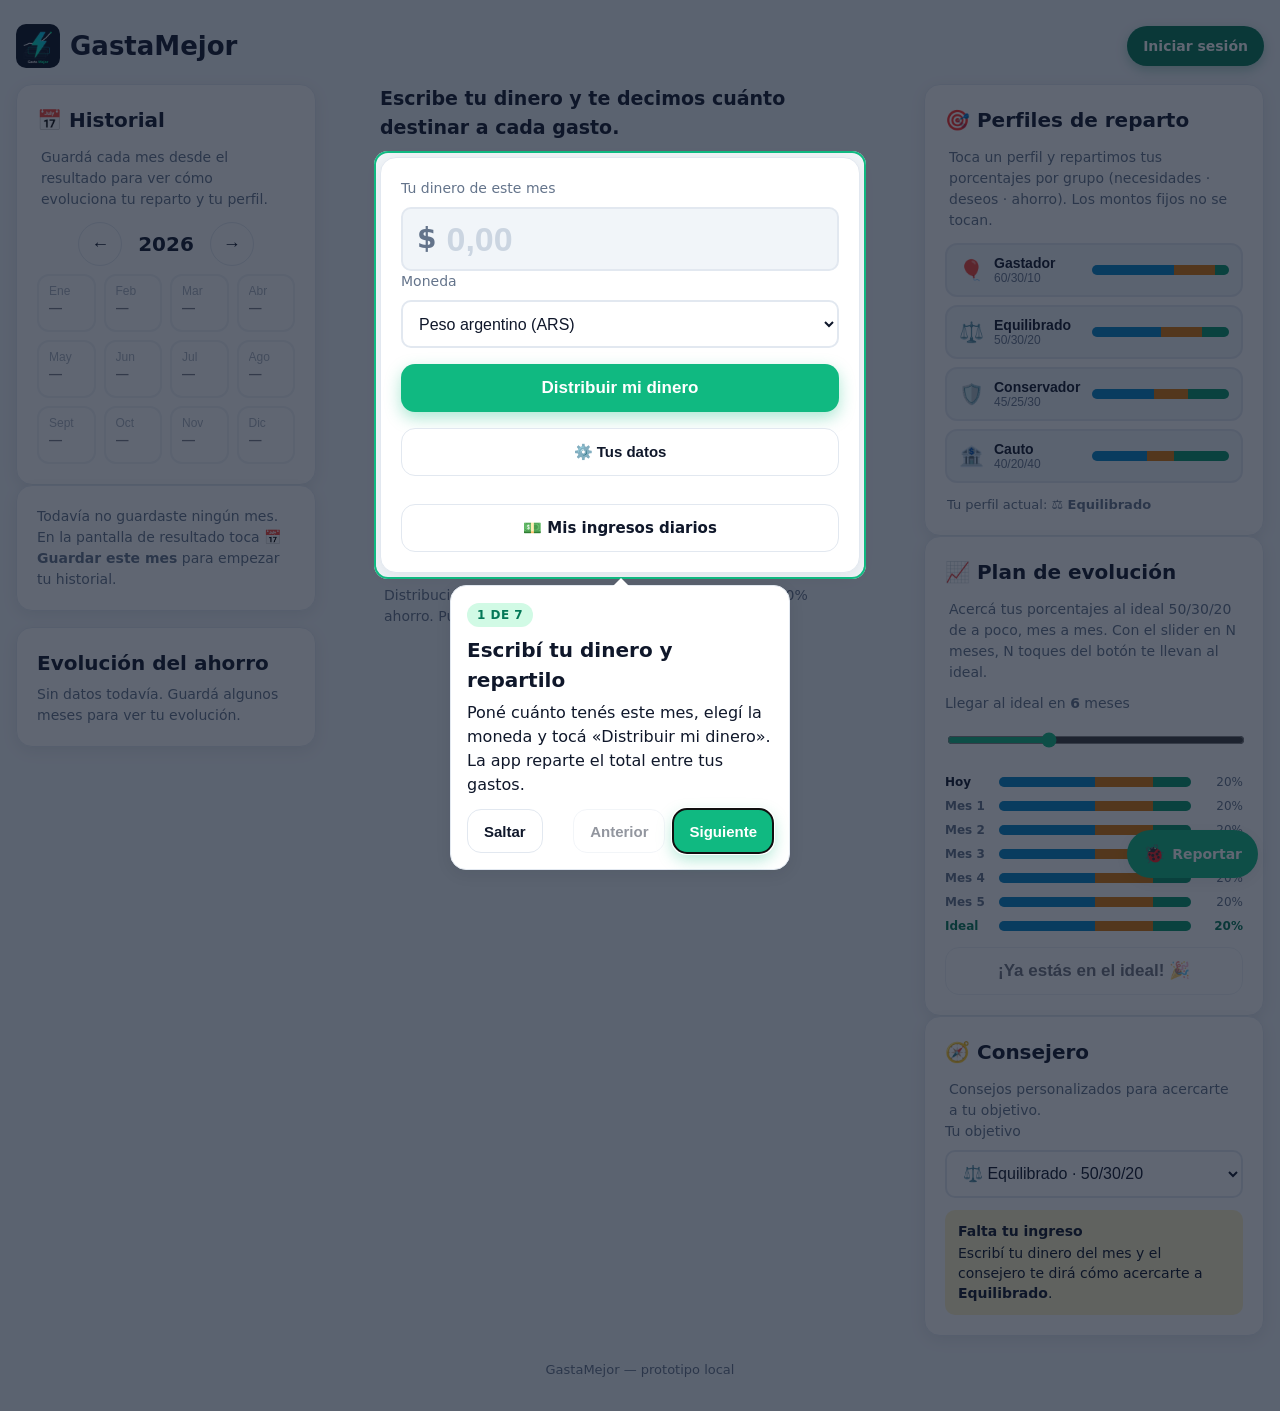
==== commit d8c7bab8: "Tus datos: boton 'Guardar' comparte el PNG por WhatsApp; quitar boton de enlace; salir del ejemplo d" ====
--- a/frontend/index.html
+++ b/frontend/index.html
@@ -140,10 +140,9 @@
           <section data-pantalla="datos" class="pantalla" hidden>
             <div class="tarjeta">
               <h2 class="titulo-seccion">Tus datos</h2>
-              <p class="nota">Se guardan en este dispositivo. Llévalos a otro celular o PC descargando la imagen con tu reparto o compartiendo el enlace.</p>
+              <p class="nota">Se guardan en este dispositivo. Guardá tu reparto como imagen PNG para mandarlo por WhatsApp o llevarlo a otro celular o PC.</p>
               <div class="acciones-columna">
-                <button id="btn-exportar" class="btn-secundario">📸 Descargar imagen (PNG)</button>
-                <button id="btn-enlace" class="btn-secundario">🔗 Enlace para otro dispositivo</button>
+                <button id="btn-exportar" class="btn-secundario">💾 Guardar</button>
                 <button id="btn-tour" class="btn-secundario" type="button">🎓 Ver el tutorial guiado</button>
                 <a class="btn-secundario enlace-boton" href="tutorial.html">📖 Abrir el tutorial completo</a>
                 <a class="btn-secundario enlace-boton" href="cuenta.html">💵 Mis ingresos diarios y cuenta</a>
@@ -204,6 +203,12 @@
     <span class="btn-reportar-ico" aria-hidden="true">🐞</span>
     <span class="btn-reportar-txt">Reportar</span>
   </a>
+
+  <!-- Boton flotante: salir del ejemplo de Ana (solo si hay un ejemplo cargado) -->
+  <button id="btn-salir-ejemplo" class="btn-salir-ejemplo" type="button" hidden>
+    <span class="btn-salir-ejemplo-ico" aria-hidden="true">✕</span>
+    <span class="btn-salir-ejemplo-txt">Salir del ejemplo</span>
+  </button>
 
   <!-- Modal: catalogo de categorias -->
   <div id="modal-catalogo" class="modal" hidden>
--- a/frontend/styles.css
+++ b/frontend/styles.css
@@ -856,6 +856,45 @@
 
 @media (min-width: 900px) {
   .btn-reportar { bottom: 22px; right: 22px; }
+}
+
+/* ---------- Boton flotante: salir del ejemplo de Ana ---------- */
+.btn-salir-ejemplo {
+  position: fixed;
+  left: 16px;
+  bottom: calc(82px + env(safe-area-inset-bottom));
+  display: inline-flex;
+  align-items: center;
+  gap: 7px;
+  background: #b45309;
+  color: #ffffff;
+  border: 0;
+  font: inherit;
+  font-size: 14px;
+  font-weight: 800;
+  padding: 12px 16px;
+  min-height: 48px;
+  border-radius: 999px;
+  box-shadow: var(--sombra);
+  cursor: pointer;
+  z-index: 9;
+}
+.btn-salir-ejemplo[hidden] { display: none; }
+.btn-salir-ejemplo:hover { filter: brightness(0.95); }
+.btn-salir-ejemplo-ico { font-size: 16px; line-height: 1; }
+
+@media (max-width: 560px) {
+  .btn-salir-ejemplo {
+    padding: 0;
+    width: 52px;
+    height: 52px;
+    justify-content: center;
+  }
+  .btn-salir-ejemplo-txt { display: none; }
+}
+
+@media (min-width: 900px) {
+  .btn-salir-ejemplo { bottom: 22px; left: 22px; }
 }
 
 /* ---------- Tour guiado de primera vez ---------- */
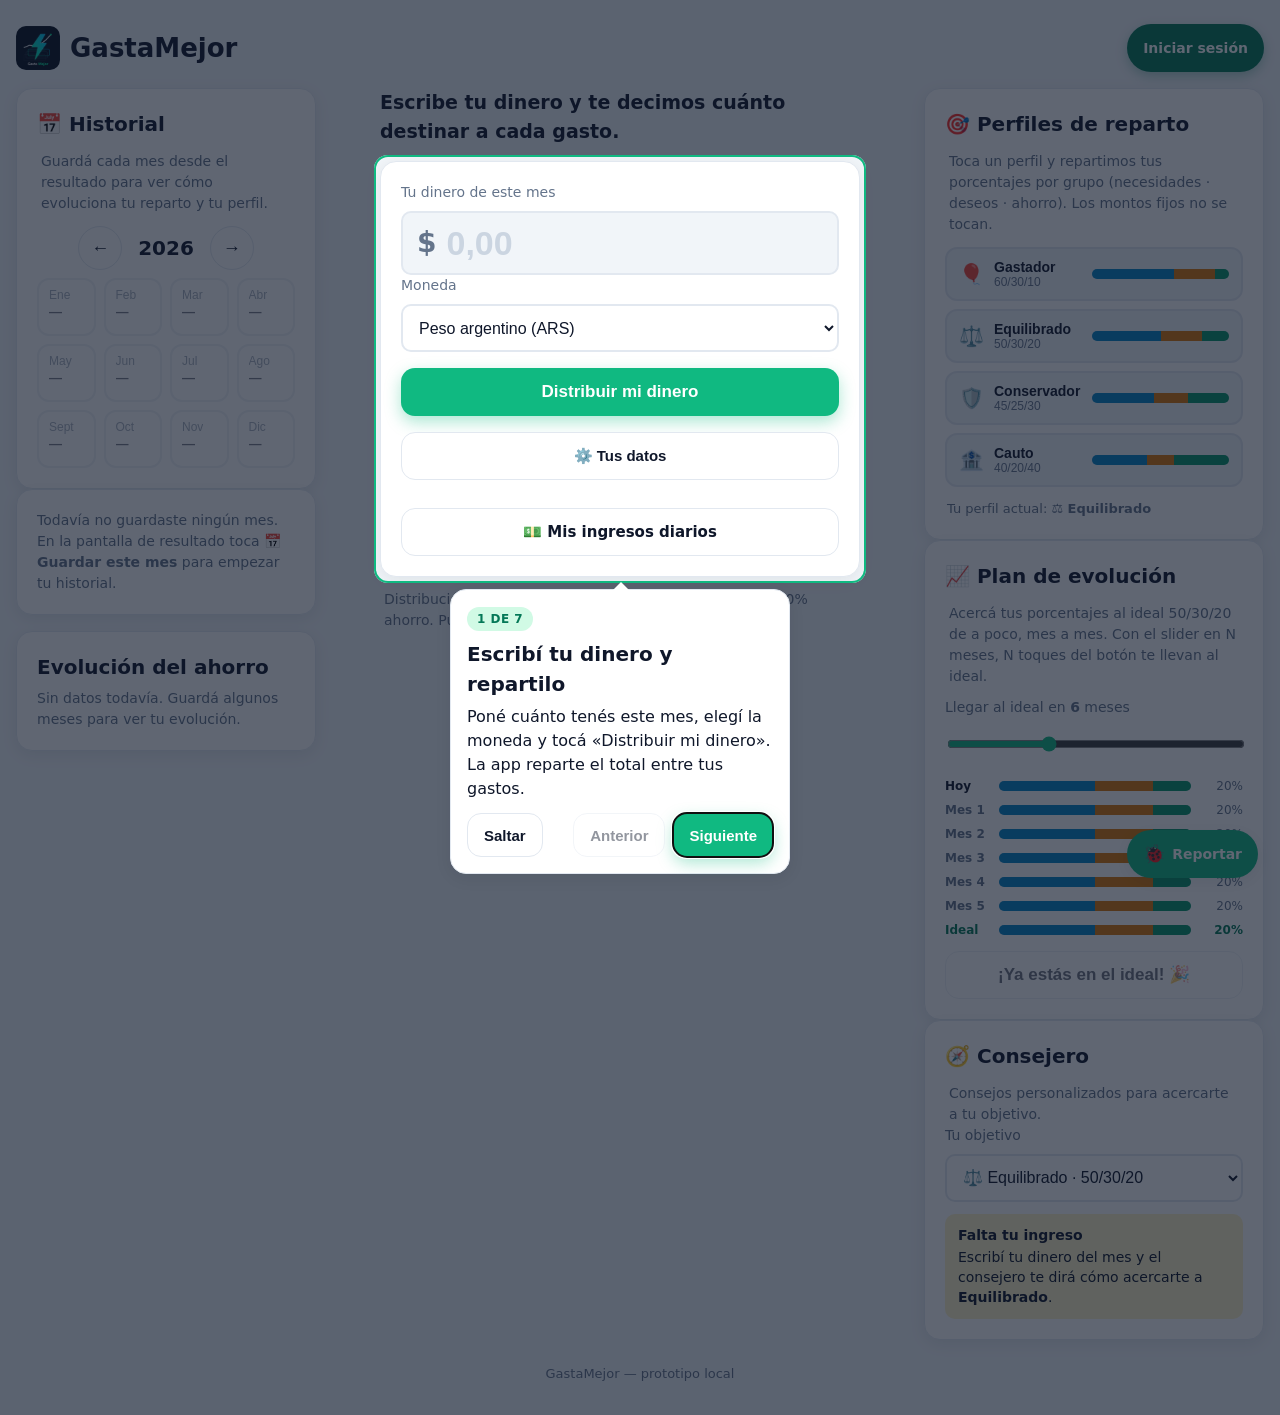
==== commit cf6601c6: "test-uso: arreglar 6 hallazgos (refresco del resultado, tabbar/modal, toast, API sin BD, favicon, bo" ====
--- a/frontend/index.html
+++ b/frontend/index.html
@@ -6,6 +6,7 @@
   <meta name="theme-color" content="#ffffff">
   <title>GastaMejor — Distribuye tu dinero</title>
   <link rel="stylesheet" href="styles.css">
+  <link rel="icon" href="logo.png">
 </head>
 <body>
   <div class="contenedor">
@@ -208,6 +209,7 @@
   <button id="btn-salir-ejemplo" class="btn-salir-ejemplo" type="button" hidden>
     <span class="btn-salir-ejemplo-ico" aria-hidden="true">✕</span>
     <span class="btn-salir-ejemplo-txt">Salir del ejemplo</span>
+    <span class="btn-salir-ejemplo-txt-corto">Salir</span>
   </button>
 
   <!-- Modal: catalogo de categorias -->
--- a/frontend/styles.css
+++ b/frontend/styles.css
@@ -132,7 +132,7 @@
   font-family: inherit;
   font-weight: 700;
   font-size: 14px;
-  min-height: 40px;
+  min-height: 48px;
   padding: 0 16px;
   cursor: pointer;
   white-space: nowrap;
@@ -843,6 +843,7 @@
 
 /* No tapar los modales abiertos (si el navegador soporta :has). */
 body:has(.modal:not([hidden])) .btn-reportar { display: none; }
+body:has(.modal:not([hidden])) .tabbar { display: none; }
 
 @media (max-width: 560px) {
   .btn-reportar {
@@ -882,15 +883,11 @@
 .btn-salir-ejemplo[hidden] { display: none; }
 .btn-salir-ejemplo:hover { filter: brightness(0.95); }
 .btn-salir-ejemplo-ico { font-size: 16px; line-height: 1; }
+.btn-salir-ejemplo-txt-corto { display: none; }
 
 @media (max-width: 560px) {
-  .btn-salir-ejemplo {
-    padding: 0;
-    width: 52px;
-    height: 52px;
-    justify-content: center;
-  }
   .btn-salir-ejemplo-txt { display: none; }
+  .btn-salir-ejemplo-txt-corto { display: inline; }
 }
 
 @media (min-width: 900px) {
@@ -1038,6 +1035,11 @@
   max-width: 480px;
   border-radius: 20px 20px 0 0;
   padding: 20px 16px calc(20px + env(safe-area-inset-bottom));
+}
+
+.modal-caja:not(.modal-caja-catalogo) {
+  max-height: 90vh;
+  overflow-y: auto;
 }
 
 .enlace-texto {
@@ -1079,6 +1081,7 @@
   box-shadow: var(--sombra);
   z-index: 20;
   white-space: nowrap;
+  pointer-events: none;
 }
 
 /* ---------- Monto en USD (ahorro) ---------- */
@@ -1535,6 +1538,16 @@
   background: var(--tarjeta);
 }
 
+/* Los campos nativos de fecha y mes traen un ancho minimo propio del
+   navegador (el texto + el iconito del calendario) y no se achican solos:
+   los dejamos encogerse para que no se pisen ni se salgan del recuadro. */
+.campo-texto[type="date"],
+.campo-texto[type="month"] {
+  min-width: 0;
+  width: 100%;
+  max-width: 100%;
+}
+
 /* Pestañas internas (iniciar sesion / crear cuenta) */
 .subtabs {
   display: flex;
@@ -1571,6 +1584,13 @@
 .campo-linea > * { flex: 1 1 130px; min-width: 0; }
 .campo-linea .etiqueta { margin-top: 0; }
 .campo-linea .campo-texto { margin-bottom: 0; }
+
+/* En pantallas chicas, Fecha y Monto van uno arriba del otro: asi la Fecha
+   tiene toda la fila y no se monta encima del Monto. */
+@media (max-width: 400px) {
+  .campo-linea { flex-direction: column; align-items: stretch; }
+  .campo-linea > * { flex: 1 1 auto; }
+}
 
 /* Avisos verdes (exito / modo prueba) */
 .aviso-ok {
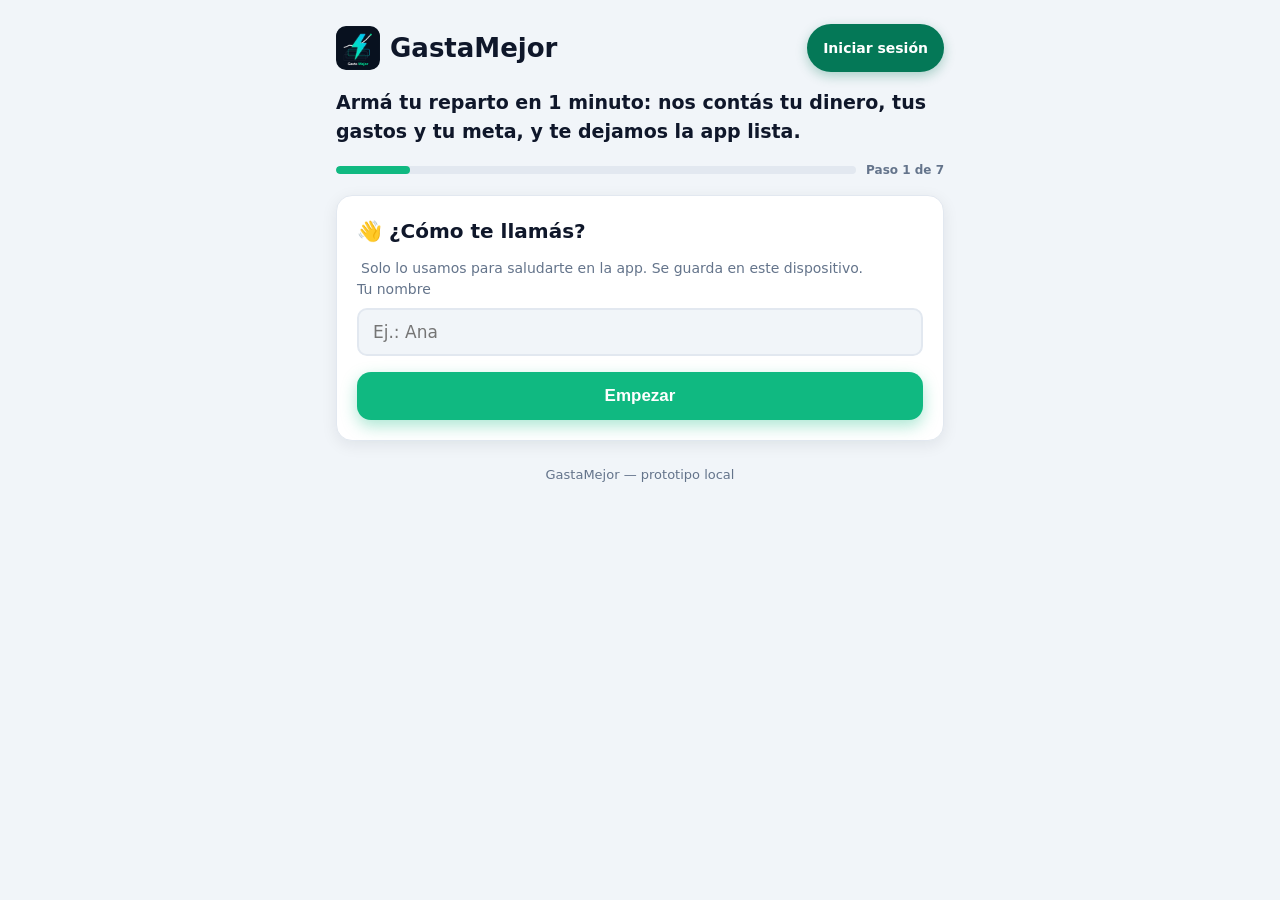
==== commit f6625f4d: "Encuesta obligatoria + motor compartido + fixes UX/backend" ====
--- a/frontend/index.html
+++ b/frontend/index.html
@@ -144,6 +144,7 @@
               <p class="nota">Se guardan en este dispositivo. Guardá tu reparto como imagen PNG para mandarlo por WhatsApp o llevarlo a otro celular o PC.</p>
               <div class="acciones-columna">
                 <button id="btn-exportar" class="btn-secundario">💾 Guardar</button>
+                <button id="btn-encuesta" class="btn-secundario" type="button">🧭 Volver a hacer la encuesta</button>
                 <button id="btn-tour" class="btn-secundario" type="button">🎓 Ver el tutorial guiado</button>
                 <a class="btn-secundario enlace-boton" href="tutorial.html">📖 Abrir el tutorial completo</a>
                 <a class="btn-secundario enlace-boton" href="cuenta.html">💵 Mis ingresos diarios y cuenta</a>
@@ -257,6 +258,8 @@
   </div>
 
   <script src="storage.js"></script>
+  <script src="motor.js"></script>
+  <script src="portero.js"></script>
   <script src="config.js"></script>
   <script src="api.js"></script>
   <script src="sesion.js"></script>
--- a/frontend/styles.css
+++ b/frontend/styles.css
@@ -1592,6 +1592,46 @@
   .campo-linea > * { flex: 1 1 auto; }
 }
 
+/* Estados de carga / error para login */
+.estado-carga {
+  display: flex;
+  align-items: center;
+  gap: 10px;
+  margin-top: 12px;
+  padding: 10px 12px;
+  border-radius: var(--radio-chico);
+  background: var(--fondo);
+  border: var(--borde-suave);
+  color: var(--texto);
+  font-size: 14px;
+  line-height: 1.45;
+}
+
+.spinner {
+  width: 18px;
+  height: 18px;
+  border: 3px solid var(--borde);
+  border-top-color: var(--primario);
+  border-radius: 50%;
+  animation: gm-spin 0.8s linear infinite;
+  flex-shrink: 0;
+}
+
+@keyframes gm-spin {
+  to { transform: rotate(360deg); }
+}
+
+.estado-error {
+  margin-top: 12px;
+  padding: 10px 12px;
+  border-radius: var(--radio-chico);
+  background: var(--alerta-suave);
+  color: var(--alerta);
+  font-size: 14px;
+  line-height: 1.45;
+  font-weight: 700;
+}
+
 /* Avisos verdes (exito / modo prueba) */
 .aviso-ok {
   margin-top: 12px;
@@ -1660,4 +1700,352 @@
 .enlace-volver { color: var(--primario-oscuro); font-weight: 700; text-decoration: none; }
 .enlace-volver:hover { text-decoration: underline; }
 
-#btn-usar:disabled { opacity: 0.55; cursor: default; }+#btn-usar:disabled { opacity: 0.55; cursor: default; }
+
+/* ============================================================
+   Encuesta obligatoria de ingreso (encuesta.html)
+   Mobile-first desde 360px: nada se desborda a lo ancho.
+   ============================================================ */
+
+/* En escritorio la encuesta NO se estira: el `body.pagina-encuesta`
+   limita el contenedor a 640px (lectura comoda, contenido centrado).
+   A 360px no cambia nada: 640px > el ancho de la pantalla. */
+.pagina-encuesta .contenedor { max-width: 640px; }
+
+/* Salida rapida del encabezado: solo si ya hay config guardada */
+.encuesta-volver-app {
+  flex-basis: 100%;
+  display: inline-flex;
+  align-items: center;
+  gap: 6px;
+  min-height: var(--tactil);
+  color: var(--primario-oscuro);
+  font-weight: 700;
+  text-decoration: none;
+}
+
+.encuesta-volver-app:hover,
+.encuesta-volver-app:focus { text-decoration: underline; }
+
+/* Barra de progreso + contador de pasos */
+.encuesta-progreso {
+  display: flex;
+  align-items: center;
+  gap: 10px;
+  margin: 0 0 var(--espacio);
+}
+
+.encuesta-progreso-pista {
+  flex: 1;
+  min-width: 0;
+  height: 8px;
+  border-radius: 999px;
+  background: var(--borde);
+  overflow: hidden;
+}
+
+.encuesta-progreso-barra {
+  height: 100%;
+  width: 0;
+  border-radius: 999px;
+  background: var(--primario);
+  transition: width 0.2s ease;
+}
+
+.encuesta-contador {
+  flex: none;
+  font-size: 12px;
+  font-weight: 700;
+  color: var(--texto-suave);
+  white-space: nowrap;
+}
+
+/* Campos de texto simples (nombre, meses) */
+.encuesta-input {
+  display: block;
+  width: 100%;
+  max-width: 100%;
+  min-height: var(--tactil);
+  padding: 0 14px;
+  border: 2px solid var(--borde);
+  border-radius: var(--radio-chico);
+  background: var(--fondo);
+  color: var(--texto);
+  font-size: 17px;
+  font-family: inherit;
+  outline: none;
+}
+
+.encuesta-input:focus {
+  border-color: var(--primario);
+  background: var(--tarjeta);
+}
+
+/* Botón eliminar (integrado con sistema de diseño) */
+.btn-eliminar-categoria {
+  flex: 0 0 auto;
+  min-height: var(--tactil);
+  height: var(--tactil);
+  padding: 0 12px;
+  border: 2px solid var(--alerta);
+  background: var(--alerta-suave);
+  color: var(--alerta);
+  border-radius: var(--radio-chico);
+  font-weight: 800;
+  font-size: 14px;
+  line-height: 1;
+  white-space: nowrap;
+  cursor: pointer;
+  display: inline-flex;
+  align-items: center;
+  justify-content: center;
+  gap: 6px;
+  touch-action: manipulation;
+}
+
+.btn-eliminar-categoria:disabled {
+  opacity: 0.45;
+  cursor: not-allowed;
+}
+
+.btn-eliminar-categoria:active:not(:disabled) {
+  transform: scale(0.98);
+}
+
+.btn-eliminar-categoria:focus-visible {
+  outline: 3px solid rgba(220, 38, 38, 0.3);
+  outline-offset: 2px;
+}
+
+/* Campos de nombre y grupo en línea del gasto */
+.encuesta-gasto-nombre,
+.encuesta-gasto-grupo {
+  flex: 1 1 120px;
+  min-width: 0;
+  min-height: var(--tactil);
+  padding: 0 12px;
+  border: 2px solid var(--borde);
+  border-radius: var(--radio-chico);
+  background: var(--fondo);
+  color: var(--texto);
+  font-size: 15px;
+  font-family: inherit;
+  outline: none;
+}
+
+.encuesta-gasto-nombre:focus,
+.encuesta-gasto-grupo:focus {
+  border-color: var(--primario);
+  background: var(--tarjeta);
+}
+
+/* Mensajes de error de cada paso (mismo estilo que .error) */
+.encuesta-error {
+  color: var(--alerta);
+  font-size: 14px;
+  margin: 10px 0 0;
+}
+
+/* Botonera del paso: Atrás / Siguiente */
+.encuesta-nav {
+  display: grid;
+  grid-template-columns: 1fr 1fr;
+  gap: 10px;
+}
+
+/* Con un solo botón (o en el paso final) ocupa todo el ancho. */
+.encuesta-nav:has(> :only-child),
+.encuesta-nav-final { grid-template-columns: 1fr; }
+
+.encuesta-nav .btn-primario,
+.encuesta-nav .btn-secundario { margin-top: 16px; }
+
+/* Lista de gastos por grupo */
+.encuesta-grupo { margin-top: 18px; }
+
+.encuesta-grupo-titulo {
+  display: flex;
+  align-items: center;
+  gap: 8px;
+  margin: 0 0 6px;
+  font-size: 14px;
+  font-weight: 800;
+  color: var(--texto-suave);
+  text-transform: uppercase;
+  letter-spacing: 0.02em;
+}
+
+.encuesta-categoria {
+  display: flex;
+  flex-direction: column;
+  gap: 10px;
+  padding: 10px 0;
+  border-bottom: 1px solid var(--borde);
+}
+
+.encuesta-categoria:last-child { border-bottom: none; }
+
+.encuesta-categoria-linea {
+  display: flex;
+  align-items: center;
+  gap: 10px;
+  flex-wrap: wrap;
+}
+
+.encuesta-categoria-nombre {
+  flex: 1 1 120px;
+  min-width: 0;
+  font-size: 15px;
+  overflow-wrap: anywhere;
+}
+
+/* Campo de monto chico (gastos de la encuesta) */
+.campo-monto-chico {
+  flex: 1 1 140px;
+  min-width: 0;
+  padding: 2px 10px;
+}
+
+.simbolo-chico {
+  font-size: 18px;
+  margin-right: 4px;
+}
+
+.input-monto-chico {
+  flex: 1;
+  min-width: 0;
+  width: 100%;
+  min-height: 48px;
+  border: none;
+  background: transparent;
+  color: var(--texto);
+  font-size: 18px;
+  font-weight: 700;
+  font-variant-numeric: tabular-nums;
+  outline: none;
+}
+
+/* Perfil elegido en la encuesta */
+.perfil-btn.encuesta-perfil-sel {
+  border-color: var(--primario);
+  background: var(--primario-suave);
+}
+
+/* Resumen del plan (pasos "plan" y "guardar") */
+.encuesta-resumen {
+  margin-top: 12px;
+  border: var(--borde-suave);
+  border-radius: var(--radio-chico);
+  background: var(--fondo);
+  padding: 12px;
+}
+
+.encuesta-resumen-fila {
+  display: flex;
+  align-items: baseline;
+  justify-content: space-between;
+  gap: 10px;
+  padding: 6px 0;
+  font-size: 15px;
+}
+
+.encuesta-resumen-fila > span { color: var(--texto-suave); }
+
+.encuesta-resumen-fila > strong {
+  font-variant-numeric: tabular-nums;
+  text-align: right;
+}
+
+.encuesta-resumen-total {
+  margin-top: 6px;
+  padding-top: 10px;
+  border-top: 1px dashed var(--borde);
+}
+
+.encuesta-resumen-total > strong { color: var(--primario-oscuro); font-size: 18px; }
+
+/* Total en vivo del paso de gastos */
+.encuesta-resumen-gastos { margin-top: 14px; }
+
+/* Perfil actual detectado con los gastos cargados (paso 4) */
+.encuesta-perfil-hoy {
+  margin-top: 4px;
+  padding: 12px;
+  border: var(--borde-suave);
+  border-left: 4px solid var(--primario);
+  border-radius: var(--radio-chico);
+  background: var(--fondo);
+}
+
+.encuesta-perfil-hoy-texto {
+  margin: 0;
+  font-size: 15px;
+}
+
+.encuesta-perfil-hoy-texto strong { font-weight: 800; }
+
+.encuesta-perfil-hoy-grupos {
+  display: flex;
+  flex-direction: column;
+  gap: 4px;
+  margin-top: 8px;
+}
+
+.encuesta-perfil-hoy-grupo {
+  display: flex;
+  align-items: center;
+  gap: 8px;
+  font-size: 14px;
+  font-weight: 700;
+}
+
+.encuesta-perfil-hoy-monto {
+  margin-left: auto;
+  color: var(--texto-suave);
+  font-variant-numeric: tabular-nums;
+  white-space: nowrap;
+}
+
+.encuesta-perfil-hoy-nota {
+  margin: 8px 0 0;
+  font-size: 13px;
+  color: var(--texto-suave);
+}
+
+.encuesta-bloque-grupos {
+  margin-top: 8px;
+  padding-top: 8px;
+  border-top: 1px dashed var(--borde);
+}
+
+.encuesta-grupo-fila {
+  display: flex;
+  align-items: center;
+  gap: 8px;
+  padding: 4px 0;
+  font-size: 14px;
+}
+
+.encuesta-grupo-nombre { font-weight: 700; }
+
+.encuesta-grupo-dato {
+  margin-left: auto;
+  color: var(--texto-suave);
+  font-variant-numeric: tabular-nums;
+  white-space: nowrap;
+}
+
+/* Consejos del plan */
+.encuesta-consejos {
+  display: flex;
+  flex-direction: column;
+  gap: 8px;
+  margin-top: 16px;
+}
+
+.encuesta-consejos .titulo-seccion { margin-bottom: 8px; }
+
+@media (max-width: 400px) {
+  .campo-monto-chico { flex-basis: 120px; }
+  .input-monto-chico { font-size: 17px; }
+}
